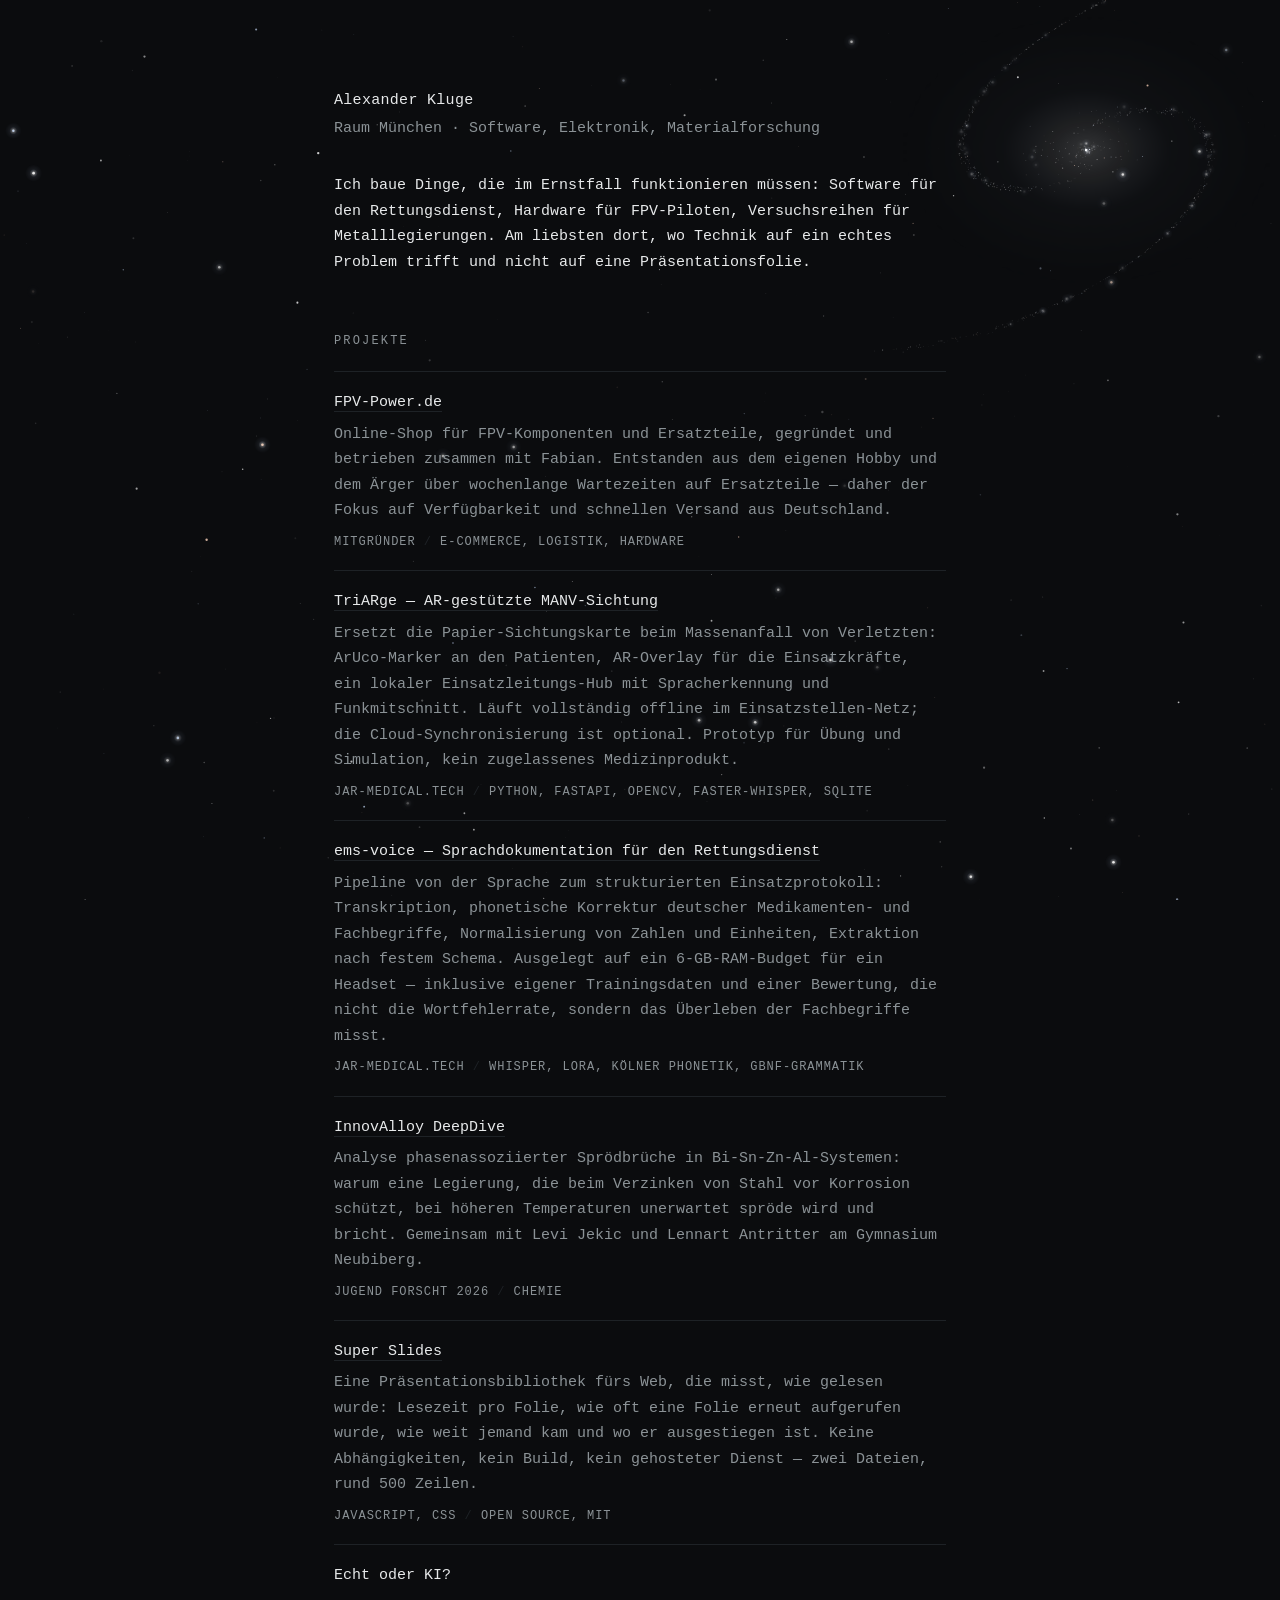
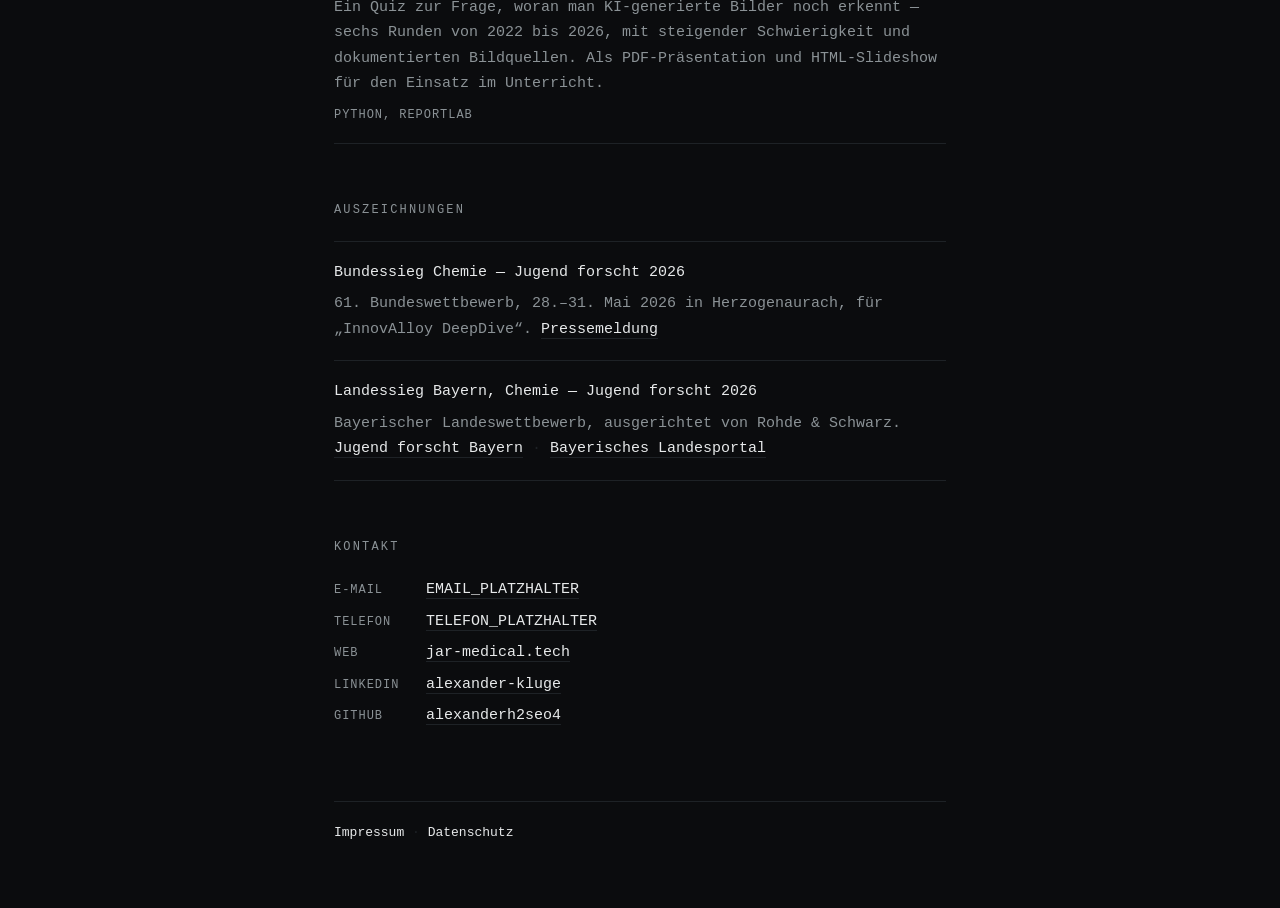
==== index.html @ 81efe854 "Sternenhimmel im Hintergrund: funkelnde Sterne und drehende Spiralgalaxie Canvas-Animation in stars." ====
<!doctype html>
<html lang="de">
<head>
<meta charset="utf-8">
<meta name="viewport" content="width=device-width, initial-scale=1">
<title>Alexander Kluge</title>
<meta name="description" content="Alexander Kluge — Projekte aus Rettungsdienst-Software, FPV und Materialforschung. Raum München.">
<meta name="author" content="Alexander Kluge">
<!-- Solange die Kontaktdaten noch Platzhalter sind: nicht indexieren.
     Diese eine Zeile löschen, sobald E-Mail, Telefon und Anschrift eingetragen sind. -->
<meta name="robots" content="noindex, follow">
<meta property="og:title" content="Alexander Kluge">
<meta property="og:description" content="Projekte aus Rettungsdienst-Software, FPV und Materialforschung.">
<meta property="og:type" content="website">
<link rel="stylesheet" href="style.css">
<link rel="icon" href="data:,">
</head>
<body>
<canvas id="sky" aria-hidden="true"></canvas>
<main class="wrap">

  <header>
    <h1>Alexander Kluge</h1>
    <p class="sub">Raum München &middot; Software, Elektronik, Materialforschung</p>
  </header>

  <div class="intro">
    <p>Ich baue Dinge, die im Ernstfall funktionieren müssen: Software für den
    Rettungsdienst, Hardware für FPV-Piloten, Versuchsreihen für Metalllegierungen.
    Am liebsten dort, wo Technik auf ein echtes Problem trifft und nicht auf
    eine Präsentationsfolie.</p>
  </div>

  <section>
    <h2>Projekte</h2>

    <div class="item">
      <h3><a href="https://fpv-power.de">FPV-Power.de</a></h3>
      <p>Online-Shop für FPV-Komponenten und Ersatzteile, gegründet und betrieben
      zusammen mit Fabian. Entstanden aus dem eigenen Hobby und dem Ärger über
      wochenlange Wartezeiten auf Ersatzteile — daher der Fokus auf Verfügbarkeit
      und schnellen Versand aus Deutschland.</p>
      <span class="meta">Mitgründer <span class="dot">/</span> E-Commerce, Logistik, Hardware</span>
    </div>

    <div class="item">
      <h3><a href="https://jar-medical.tech">TriARge — AR-gestützte MANV-Sichtung</a></h3>
      <p>Ersetzt die Papier-Sichtungskarte beim Massenanfall von Verletzten:
      ArUco-Marker an den Patienten, AR-Overlay für die Einsatzkräfte, ein lokaler
      Einsatzleitungs-Hub mit Spracherkennung und Funkmitschnitt. Läuft vollständig
      offline im Einsatzstellen-Netz; die Cloud-Synchronisierung ist optional.
      Prototyp für Übung und Simulation, kein zugelassenes Medizinprodukt.</p>
      <span class="meta">jar-medical.tech <span class="dot">/</span> Python, FastAPI, OpenCV, faster-whisper, SQLite</span>
    </div>

    <div class="item">
      <h3><a href="https://jar-medical.tech">ems-voice — Sprachdokumentation für den Rettungsdienst</a></h3>
      <p>Pipeline von der Sprache zum strukturierten Einsatzprotokoll: Transkription,
      phonetische Korrektur deutscher Medikamenten- und Fachbegriffe, Normalisierung
      von Zahlen und Einheiten, Extraktion nach festem Schema. Ausgelegt auf ein
      6-GB-RAM-Budget für ein Headset — inklusive eigener Trainingsdaten und einer
      Bewertung, die nicht die Wortfehlerrate, sondern das Überleben der Fachbegriffe
      misst.</p>
      <span class="meta">jar-medical.tech <span class="dot">/</span> Whisper, LoRA, Kölner Phonetik, GBNF-Grammatik</span>
    </div>

    <div class="item">
      <h3><a href="https://www.km.bayern.de/meldung/sensationeller-erfolg-bayerischer-schuelerinnen-und-schueler-beim-bundesfinale-von-jugend-forscht">InnovAlloy DeepDive</a></h3>
      <p>Analyse phasenassoziierter Sprödbrüche in Bi-Sn-Zn-Al-Systemen: warum eine
      Legierung, die beim Verzinken von Stahl vor Korrosion schützt, bei höheren
      Temperaturen unerwartet spröde wird und bricht. Gemeinsam mit Levi Jekic und
      Lennart Antritter am Gymnasium Neubiberg.</p>
      <span class="meta">Jugend forscht 2026 <span class="dot">/</span> Chemie</span>
    </div>

    <div class="item">
      <h3><a href="https://github.com/alexanderh2seo4/SuperSlides-">Super Slides</a></h3>
      <p>Eine Präsentationsbibliothek fürs Web, die misst, wie gelesen wurde:
      Lesezeit pro Folie, wie oft eine Folie erneut aufgerufen wurde, wie weit
      jemand kam und wo er ausgestiegen ist. Keine Abhängigkeiten, kein Build,
      kein gehosteter Dienst — zwei Dateien, rund 500 Zeilen.</p>
      <span class="meta">JavaScript, CSS <span class="dot">/</span> Open Source, MIT</span>
    </div>

    <div class="item">
      <h3>Echt oder KI?</h3>
      <p>Ein Quiz zur Frage, woran man KI-generierte Bilder noch erkennt — sechs
      Runden von 2022 bis 2026, mit steigender Schwierigkeit und dokumentierten
      Bildquellen. Als PDF-Präsentation und HTML-Slideshow für den Einsatz im
      Unterricht.</p>
      <span class="meta">Python, ReportLab</span>
    </div>
  </section>

  <section>
    <h2>Auszeichnungen</h2>

    <div class="item">
      <h3>Bundessieg Chemie — Jugend forscht 2026</h3>
      <p>61. Bundeswettbewerb, 28.–31. Mai 2026 in Herzogenaurach, für
      „InnovAlloy DeepDive“.
      <a href="https://www.km.bayern.de/meldung/sensationeller-erfolg-bayerischer-schuelerinnen-und-schueler-beim-bundesfinale-von-jugend-forscht">Pressemeldung</a></p>
    </div>

    <div class="item">
      <h3>Landessieg Bayern, Chemie — Jugend forscht 2026</h3>
      <p>Bayerischer Landeswettbewerb, ausgerichtet von Rohde &amp; Schwarz.
      <a href="https://www.jugend-forscht-bayern.de/aktuelles-allgemeines/detail/jugend-forscht-erfolgreich-mit-algen-galaxien-und-seilbahn/">Jugend forscht Bayern</a>
      <span class="dot">·</span>
      <a href="https://www.bayern.de/wissenschaft-mit-wow-effekt-schuelerinnen-und-schueler-beeindrucken-beim-landesfinale-von-jugend-forscht/">Bayerisches Landesportal</a></p>
    </div>
  </section>

  <section>
    <h2>Kontakt</h2>
    <dl class="contact">
      <dt>E-Mail</dt>
      <dd><a href="mailto:EMAIL_PLATZHALTER">EMAIL_PLATZHALTER</a></dd>
      <dt>Telefon</dt>
      <dd><a href="tel:TELEFON_E164_PLATZHALTER">TELEFON_PLATZHALTER</a></dd>
      <dt>Web</dt>
      <dd><a href="https://jar-medical.tech">jar-medical.tech</a></dd>
      <dt>LinkedIn</dt>
      <dd><a href="https://de.linkedin.com/in/alexander-kluge-98a1a1306">alexander-kluge</a></dd>
      <dt>GitHub</dt>
      <dd><a href="https://github.com/alexanderh2seo4">alexanderh2seo4</a></dd>
    </dl>
  </section>

  <footer>
    <a href="impressum.html">Impressum</a>
    <span class="dot">·</span>
    <a href="datenschutz.html">Datenschutz</a>
  </footer>

</main>
<script src="stars.js"></script>
</body>
</html>
---- style.css ----
/* Alexander Kluge — persönliche Seite. Statisch, keine externen Ressourcen.
   Einziges Skript: stars.js für den Sternenhimmel im Hintergrund. */

:root {
  --bg: #0b0c0e;
  --fg: #e7e9ea;
  --muted: #8b9296;
  --line: #1e2226;
  --accent: #66e0c0;
  --mono: ui-monospace, SFMono-Regular, "SF Mono", Menlo, Consolas, "Liberation Mono", monospace;
}

* { box-sizing: border-box; }

html { -webkit-text-size-adjust: 100%; }

body {
  margin: 0;
  background: var(--bg);
  color: var(--fg);
  font-family: var(--mono);
  font-size: 15px;
  line-height: 1.7;
  font-weight: 400;
}

#sky {
  position: fixed;
  inset: 0;
  width: 100%;
  height: 100%;
  z-index: 0;
  pointer-events: none;
}

.wrap {
  position: relative;
  z-index: 1;
  max-width: 660px;
  margin: 0 auto;
  padding: 88px 24px 64px;
}

a {
  color: var(--fg);
  text-decoration: none;
  border-bottom: 1px solid var(--line);
}

a:hover {
  color: var(--accent);
  border-bottom-color: var(--accent);
}

h1 {
  font-size: 15px;
  font-weight: 400;
  margin: 0;
  letter-spacing: 0.02em;
}

h1 + p.sub {
  margin: 2px 0 0;
  color: var(--muted);
}

h2 {
  font-size: 12px;
  font-weight: 400;
  text-transform: uppercase;
  letter-spacing: 0.18em;
  color: var(--muted);
  margin: 0 0 20px;
}

h3 {
  font-size: 15px;
  font-weight: 400;
  margin: 0;
}

p { margin: 0 0 16px; }

section { margin-top: 56px; }

.intro { margin-top: 32px; }

.intro p:last-child { margin-bottom: 0; }

.item {
  padding: 18px 0;
  border-top: 1px solid var(--line);
}

.item:last-child { border-bottom: 1px solid var(--line); }

.item p {
  margin: 6px 0 0;
  color: var(--muted);
}

.meta {
  display: block;
  color: var(--muted);
  font-size: 12px;
  letter-spacing: 0.08em;
  text-transform: uppercase;
  margin-top: 8px;
}

.dot { color: var(--line); }

dl.contact {
  margin: 0;
  display: grid;
  grid-template-columns: 92px 1fr;
  row-gap: 6px;
}

dl.contact dt {
  color: var(--muted);
  font-size: 12px;
  letter-spacing: 0.08em;
  text-transform: uppercase;
  padding-top: 3px;
}

dl.contact dd { margin: 0; }

footer {
  margin-top: 72px;
  padding-top: 20px;
  border-top: 1px solid var(--line);
  color: var(--muted);
  font-size: 13px;
}

footer a { border-bottom: none; }

.legal h2 { margin-top: 40px; }

.legal h2:first-of-type { margin-top: 0; }

.legal p, .legal li { color: var(--muted); }

.legal strong { color: var(--fg); font-weight: 400; }

.legal ul { padding-left: 18px; margin: 0 0 16px; }

.back { display: inline-block; margin-bottom: 40px; }

@media (max-width: 520px) {
  .wrap { padding: 56px 20px 48px; }
  dl.contact { grid-template-columns: 1fr; row-gap: 0; }
  dl.contact dd { margin-bottom: 12px; }
}
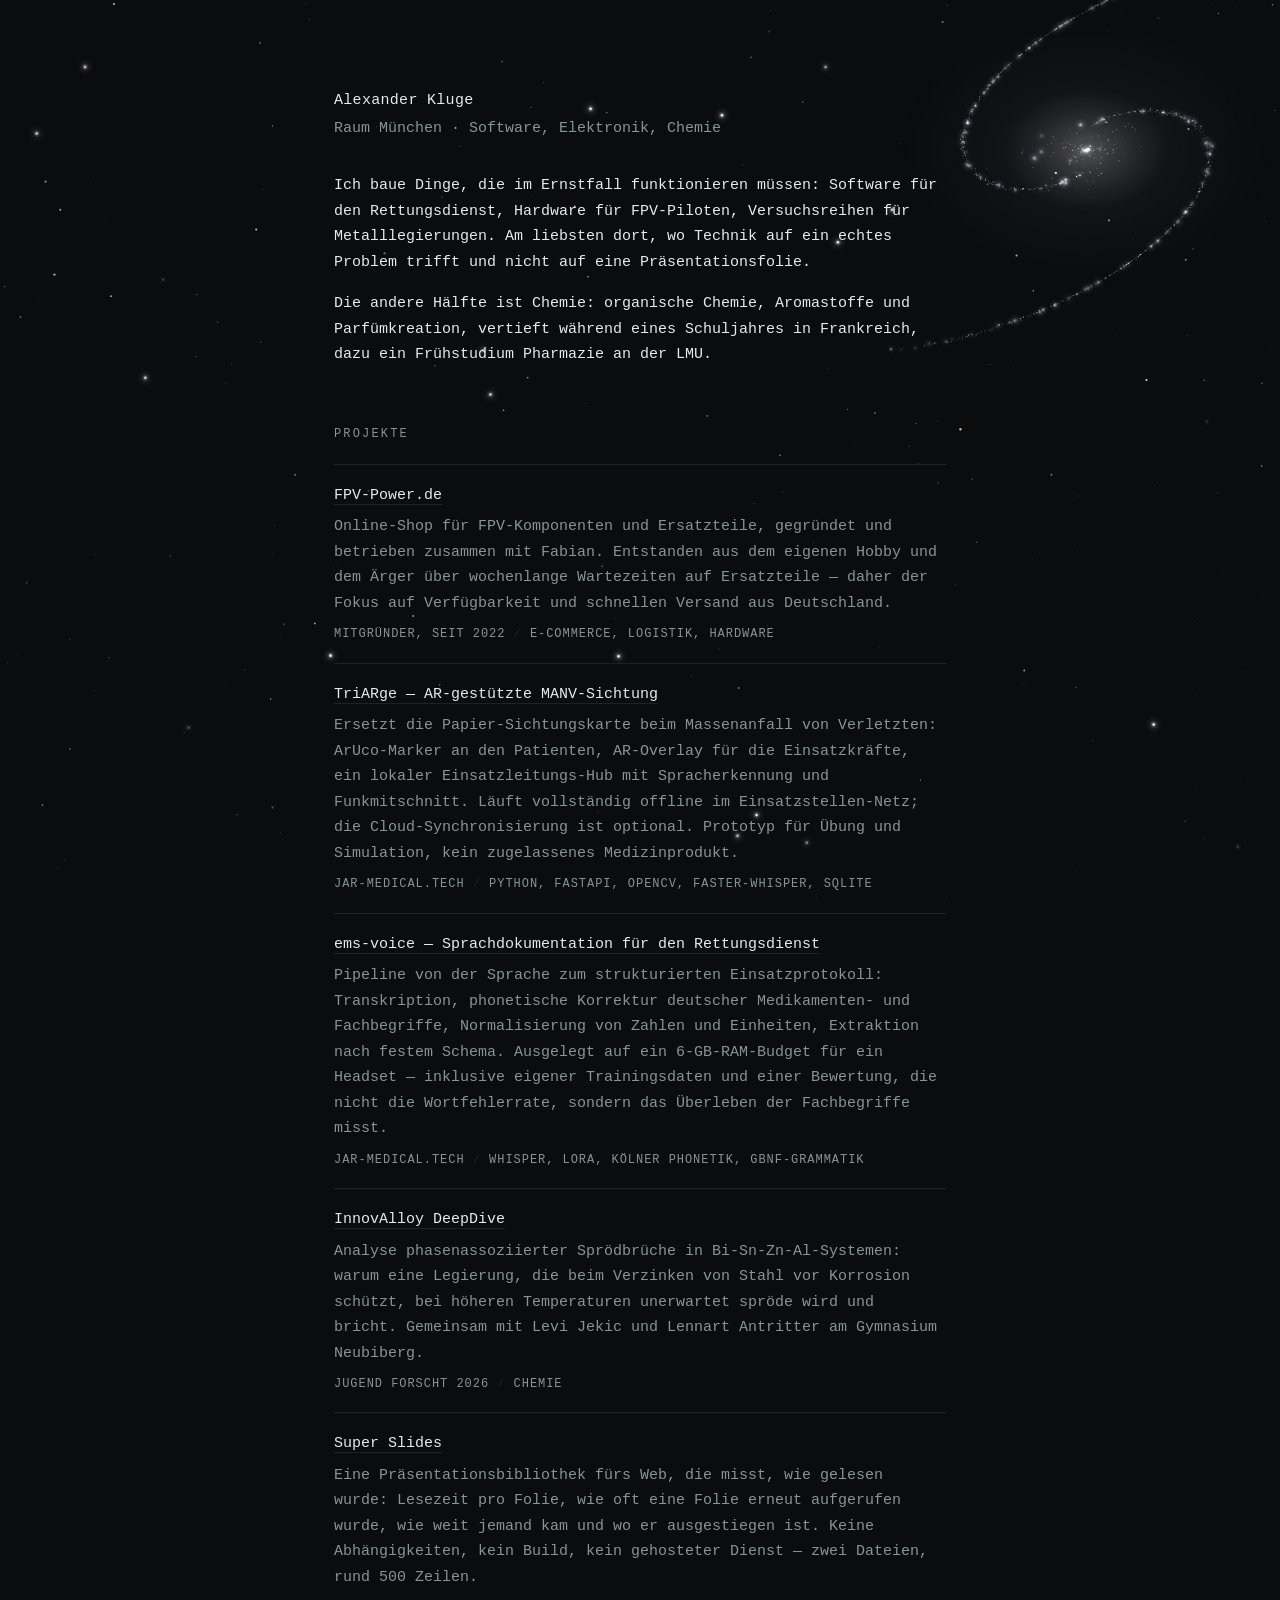
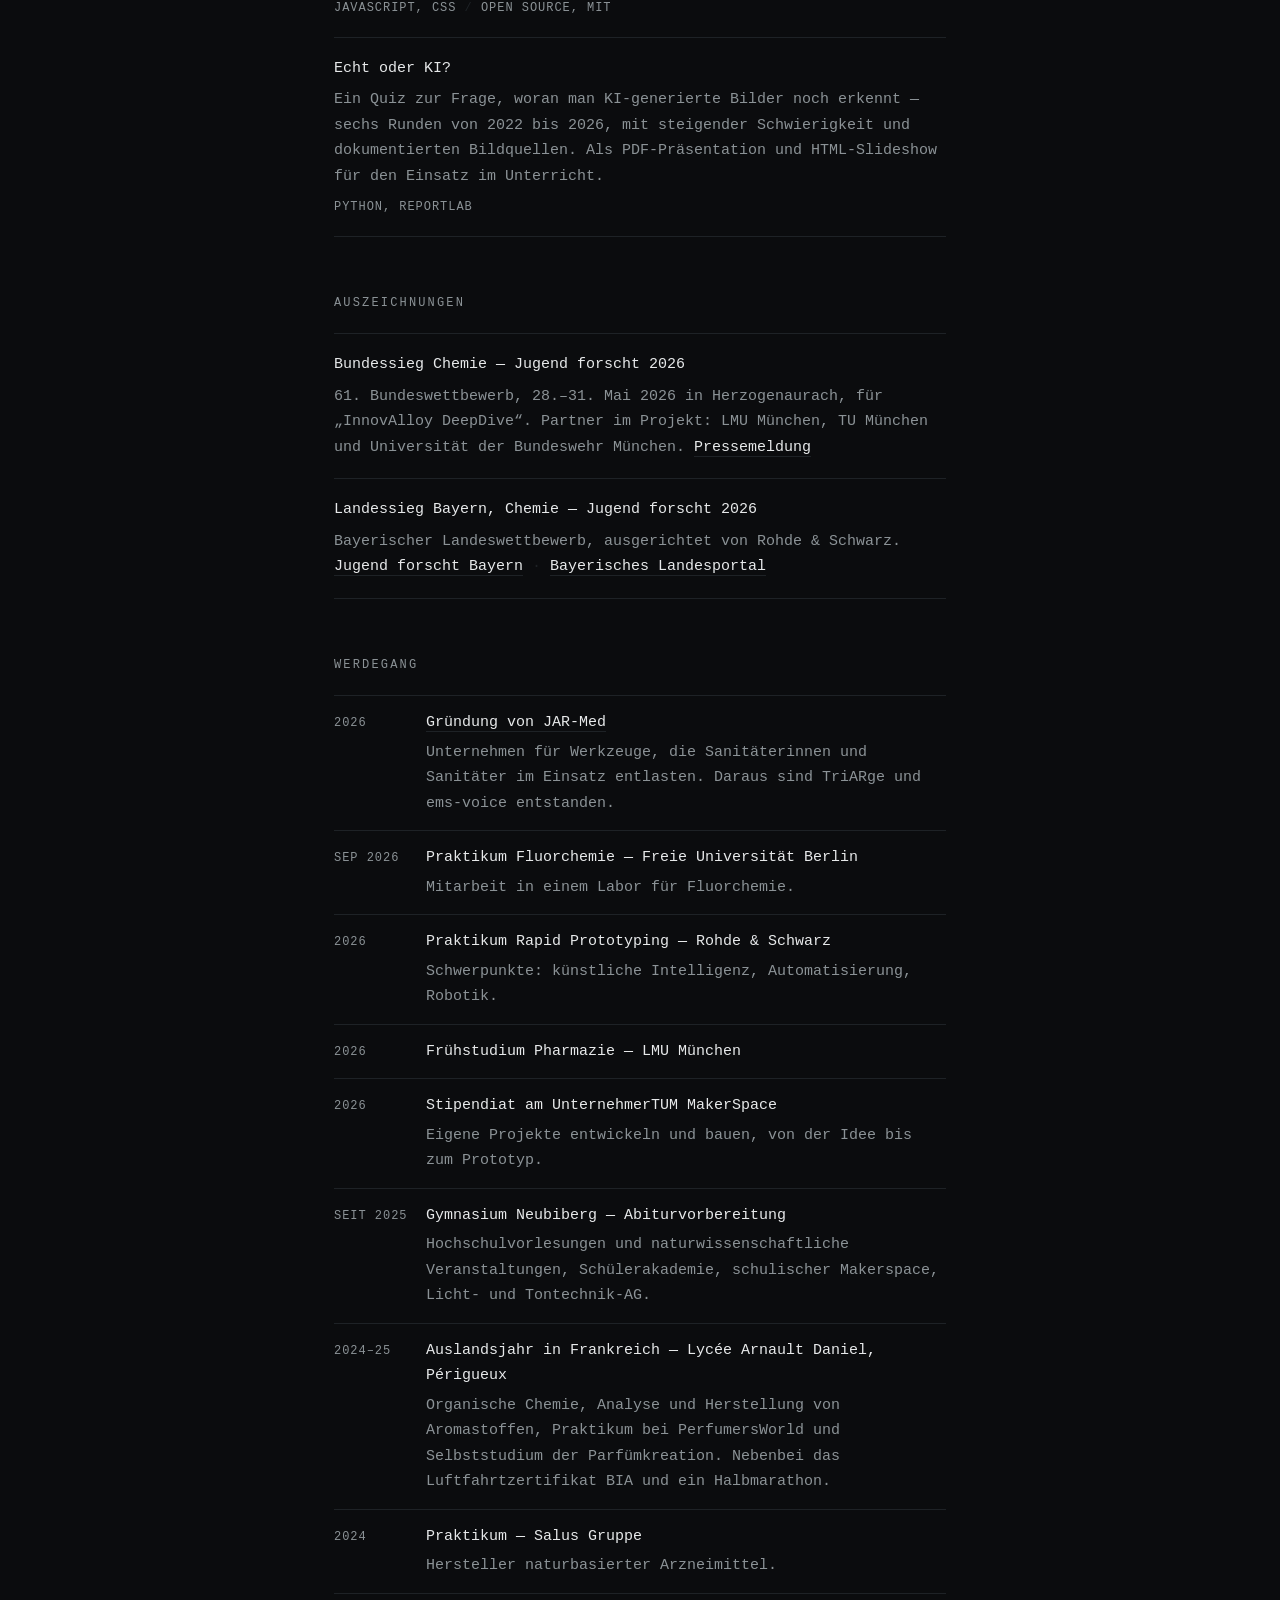
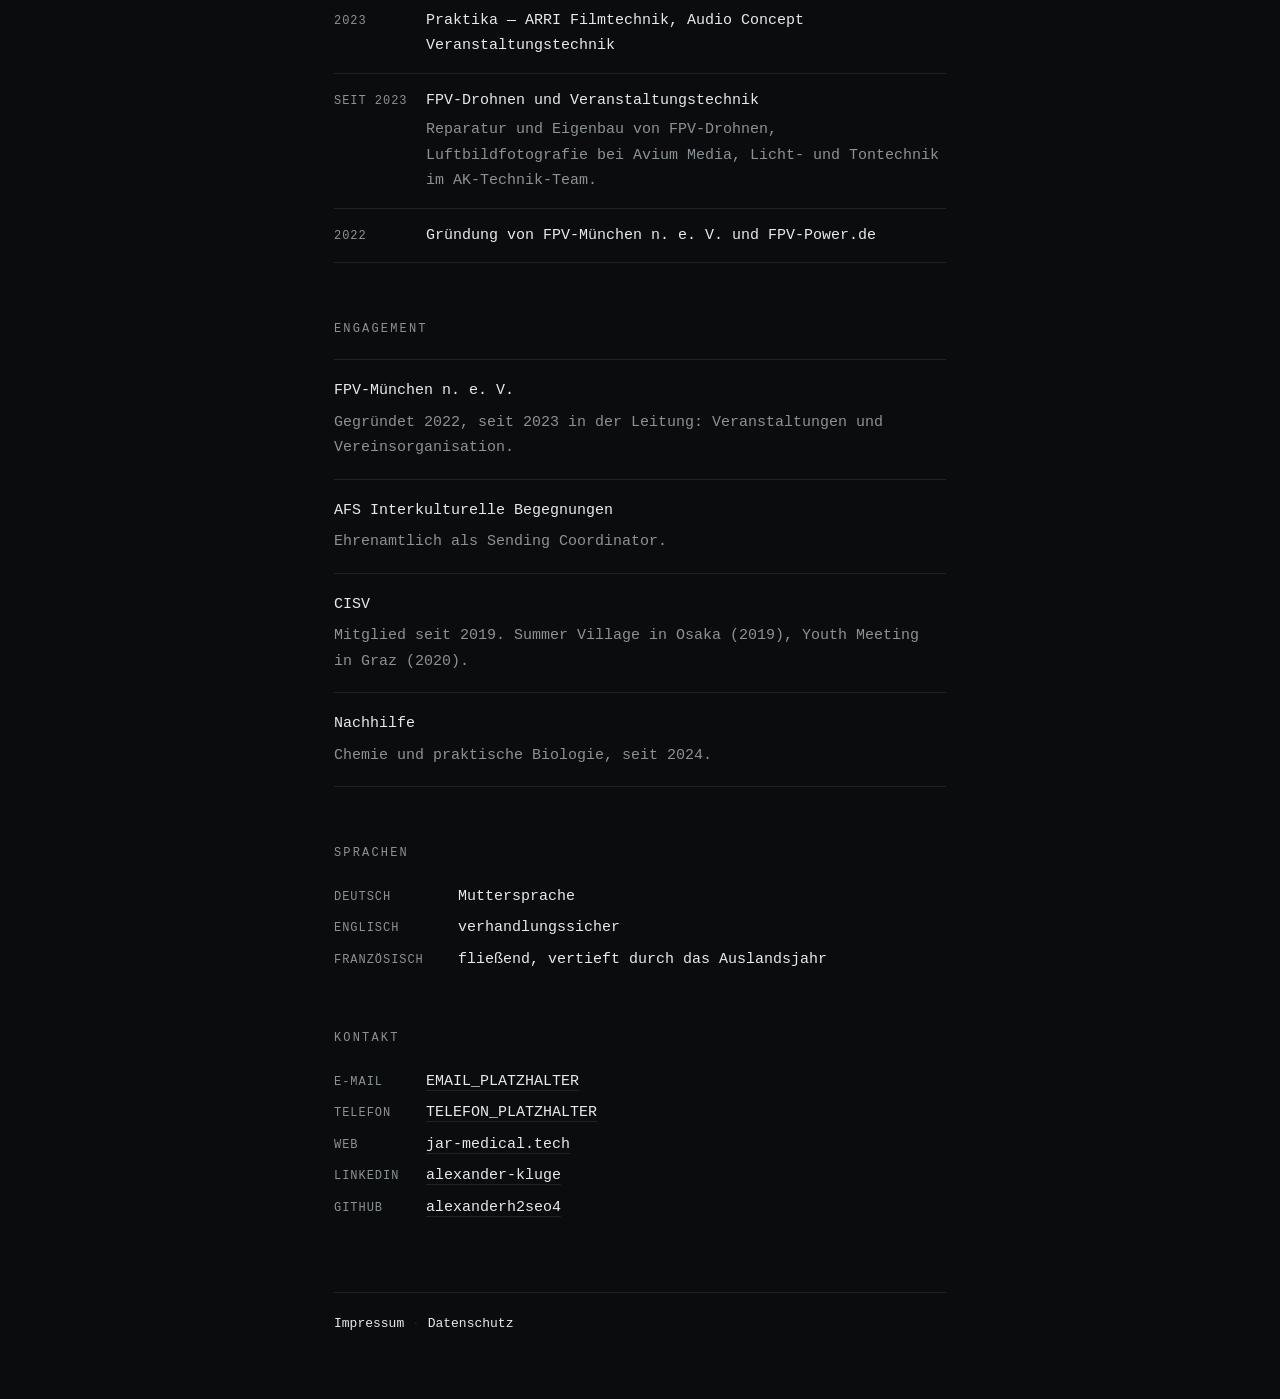
==== commit 6f3573e6: "Lebenslauf eingearbeitet: Werdegang, Engagement, Sprachen Co-Authored-By: Claude Opus 5.5 <noreply@a" ====
--- a/index.html
+++ b/index.html
@@ -4,13 +4,13 @@
 <meta charset="utf-8">
 <meta name="viewport" content="width=device-width, initial-scale=1">
 <title>Alexander Kluge</title>
-<meta name="description" content="Alexander Kluge — Projekte aus Rettungsdienst-Software, FPV und Materialforschung. Raum München.">
+<meta name="description" content="Alexander Kluge — Projekte aus Rettungsdienst-Software, FPV, Chemie und Materialforschung. Raum München.">
 <meta name="author" content="Alexander Kluge">
 <!-- Solange die Kontaktdaten noch Platzhalter sind: nicht indexieren.
      Diese eine Zeile löschen, sobald E-Mail, Telefon und Anschrift eingetragen sind. -->
 <meta name="robots" content="noindex, follow">
 <meta property="og:title" content="Alexander Kluge">
-<meta property="og:description" content="Projekte aus Rettungsdienst-Software, FPV und Materialforschung.">
+<meta property="og:description" content="Projekte aus Rettungsdienst-Software, FPV, Chemie und Materialforschung.">
 <meta property="og:type" content="website">
 <link rel="stylesheet" href="style.css">
 <link rel="icon" href="data:,">
@@ -21,7 +21,7 @@
 
   <header>
     <h1>Alexander Kluge</h1>
-    <p class="sub">Raum München &middot; Software, Elektronik, Materialforschung</p>
+    <p class="sub">Raum München &middot; Software, Elektronik, Chemie</p>
   </header>
 
   <div class="intro">
@@ -29,6 +29,9 @@
     Rettungsdienst, Hardware für FPV-Piloten, Versuchsreihen für Metalllegierungen.
     Am liebsten dort, wo Technik auf ein echtes Problem trifft und nicht auf
     eine Präsentationsfolie.</p>
+    <p>Die andere Hälfte ist Chemie: organische Chemie, Aromastoffe und
+    Parfümkreation, vertieft während eines Schuljahres in Frankreich, dazu
+    ein Frühstudium Pharmazie an der LMU.</p>
   </div>
 
   <section>
@@ -40,7 +43,7 @@
       zusammen mit Fabian. Entstanden aus dem eigenen Hobby und dem Ärger über
       wochenlange Wartezeiten auf Ersatzteile — daher der Fokus auf Verfügbarkeit
       und schnellen Versand aus Deutschland.</p>
-      <span class="meta">Mitgründer <span class="dot">/</span> E-Commerce, Logistik, Hardware</span>
+      <span class="meta">Mitgründer, seit 2022 <span class="dot">/</span> E-Commerce, Logistik, Hardware</span>
     </div>
 
     <div class="item">
@@ -98,7 +101,8 @@
     <div class="item">
       <h3>Bundessieg Chemie — Jugend forscht 2026</h3>
       <p>61. Bundeswettbewerb, 28.–31. Mai 2026 in Herzogenaurach, für
-      „InnovAlloy DeepDive“.
+      „InnovAlloy DeepDive“. Partner im Projekt: LMU München, TU München und
+      Universität der Bundeswehr München.
       <a href="https://www.km.bayern.de/meldung/sensationeller-erfolg-bayerischer-schuelerinnen-und-schueler-beim-bundesfinale-von-jugend-forscht">Pressemeldung</a></p>
     </div>
 
@@ -109,6 +113,138 @@
       <span class="dot">·</span>
       <a href="https://www.bayern.de/wissenschaft-mit-wow-effekt-schuelerinnen-und-schueler-beeindrucken-beim-landesfinale-von-jugend-forscht/">Bayerisches Landesportal</a></p>
     </div>
+  </section>
+
+  <section>
+    <h2>Werdegang</h2>
+
+    <div class="cv">
+      <span class="when">2026</span>
+      <div>
+        <h3><a href="https://jar-medical.tech">Gründung von JAR-Med</a></h3>
+        <p>Unternehmen für Werkzeuge, die Sanitäterinnen und Sanitäter im Einsatz
+        entlasten. Daraus sind TriARge und ems-voice entstanden.</p>
+      </div>
+    </div>
+
+    <div class="cv">
+      <span class="when">Sep 2026</span>
+      <div>
+        <h3>Praktikum Fluorchemie — Freie Universität Berlin</h3>
+        <p>Mitarbeit in einem Labor für Fluorchemie.</p>
+      </div>
+    </div>
+
+    <div class="cv">
+      <span class="when">2026</span>
+      <div>
+        <h3>Praktikum Rapid Prototyping — Rohde &amp; Schwarz</h3>
+        <p>Schwerpunkte: künstliche Intelligenz, Automatisierung, Robotik.</p>
+      </div>
+    </div>
+
+    <div class="cv">
+      <span class="when">2026</span>
+      <div>
+        <h3>Frühstudium Pharmazie — LMU München</h3>
+      </div>
+    </div>
+
+    <div class="cv">
+      <span class="when">2026</span>
+      <div>
+        <h3>Stipendiat am UnternehmerTUM MakerSpace</h3>
+        <p>Eigene Projekte entwickeln und bauen, von der Idee bis zum Prototyp.</p>
+      </div>
+    </div>
+
+    <div class="cv">
+      <span class="when">seit 2025</span>
+      <div>
+        <h3>Gymnasium Neubiberg — Abiturvorbereitung</h3>
+        <p>Hochschulvorlesungen und naturwissenschaftliche Veranstaltungen,
+        Schülerakademie, schulischer Makerspace, Licht- und Tontechnik-AG.</p>
+      </div>
+    </div>
+
+    <div class="cv">
+      <span class="when">2024–25</span>
+      <div>
+        <h3>Auslandsjahr in Frankreich — Lycée Arnault Daniel, Périgueux</h3>
+        <p>Organische Chemie, Analyse und Herstellung von Aromastoffen, Praktikum
+        bei PerfumersWorld und Selbststudium der Parfümkreation. Nebenbei das
+        Luftfahrtzertifikat BIA und ein Halbmarathon.</p>
+      </div>
+    </div>
+
+    <div class="cv">
+      <span class="when">2024</span>
+      <div>
+        <h3>Praktikum — Salus Gruppe</h3>
+        <p>Hersteller naturbasierter Arzneimittel.</p>
+      </div>
+    </div>
+
+    <div class="cv">
+      <span class="when">2023</span>
+      <div>
+        <h3>Praktika — ARRI Filmtechnik, Audio Concept Veranstaltungstechnik</h3>
+      </div>
+    </div>
+
+    <div class="cv">
+      <span class="when">seit 2023</span>
+      <div>
+        <h3>FPV-Drohnen und Veranstaltungstechnik</h3>
+        <p>Reparatur und Eigenbau von FPV-Drohnen, Luftbildfotografie bei
+        Avium Media, Licht- und Tontechnik im AK-Technik-Team.</p>
+      </div>
+    </div>
+
+    <div class="cv">
+      <span class="when">2022</span>
+      <div>
+        <h3>Gründung von FPV-München n. e. V. und FPV-Power.de</h3>
+      </div>
+    </div>
+  </section>
+
+  <section>
+    <h2>Engagement</h2>
+
+    <div class="item">
+      <h3>FPV-München n. e. V.</h3>
+      <p>Gegründet 2022, seit 2023 in der Leitung: Veranstaltungen und
+      Vereinsorganisation.</p>
+    </div>
+
+    <div class="item">
+      <h3>AFS Interkulturelle Begegnungen</h3>
+      <p>Ehrenamtlich als Sending Coordinator.</p>
+    </div>
+
+    <div class="item">
+      <h3>CISV</h3>
+      <p>Mitglied seit 2019. Summer Village in Osaka (2019), Youth Meeting in
+      Graz (2020).</p>
+    </div>
+
+    <div class="item">
+      <h3>Nachhilfe</h3>
+      <p>Chemie und praktische Biologie, seit 2024.</p>
+    </div>
+  </section>
+
+  <section>
+    <h2>Sprachen</h2>
+    <dl class="contact lang">
+      <dt>Deutsch</dt>
+      <dd>Muttersprache</dd>
+      <dt>Englisch</dt>
+      <dd>verhandlungssicher</dd>
+      <dt>Französisch</dt>
+      <dd>fließend, vertieft durch das Auslandsjahr</dd>
+    </dl>
   </section>
 
   <section>
--- a/style.css
+++ b/style.css
@@ -110,6 +110,29 @@
 
 .dot { color: var(--line); }
 
+.cv {
+  display: grid;
+  grid-template-columns: 92px 1fr;
+  column-gap: 0;
+  padding: 14px 0;
+  border-top: 1px solid var(--line);
+}
+
+.cv:last-child { border-bottom: 1px solid var(--line); }
+
+.cv .when {
+  color: var(--muted);
+  font-size: 12px;
+  letter-spacing: 0.08em;
+  text-transform: uppercase;
+  padding-top: 3px;
+}
+
+.cv p {
+  margin: 4px 0 0;
+  color: var(--muted);
+}
+
 dl.contact {
   margin: 0;
   display: grid;
@@ -126,6 +149,8 @@
 }
 
 dl.contact dd { margin: 0; }
+
+dl.contact.lang { grid-template-columns: 124px 1fr; }
 
 footer {
   margin-top: 72px;
@@ -153,4 +178,5 @@
   .wrap { padding: 56px 20px 48px; }
   dl.contact { grid-template-columns: 1fr; row-gap: 0; }
   dl.contact dd { margin-bottom: 12px; }
+  .cv { grid-template-columns: 1fr; }
 }
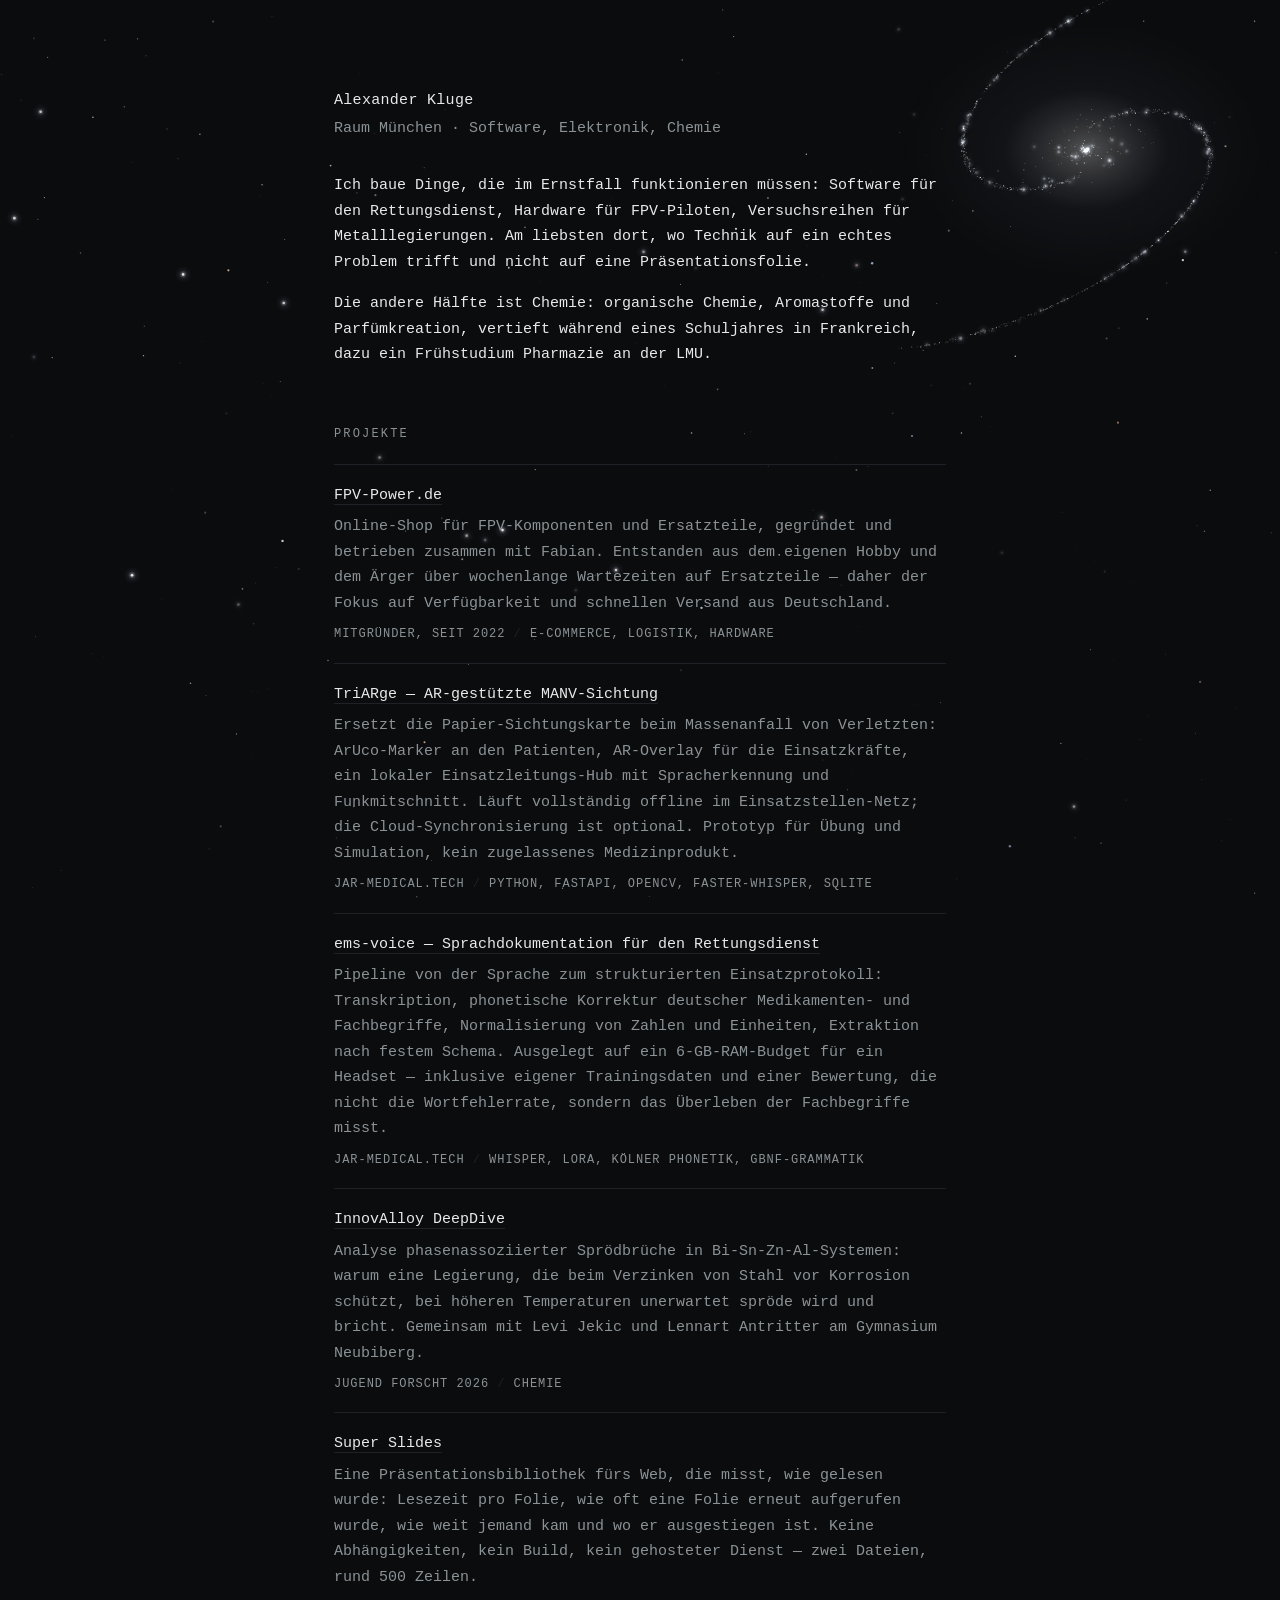
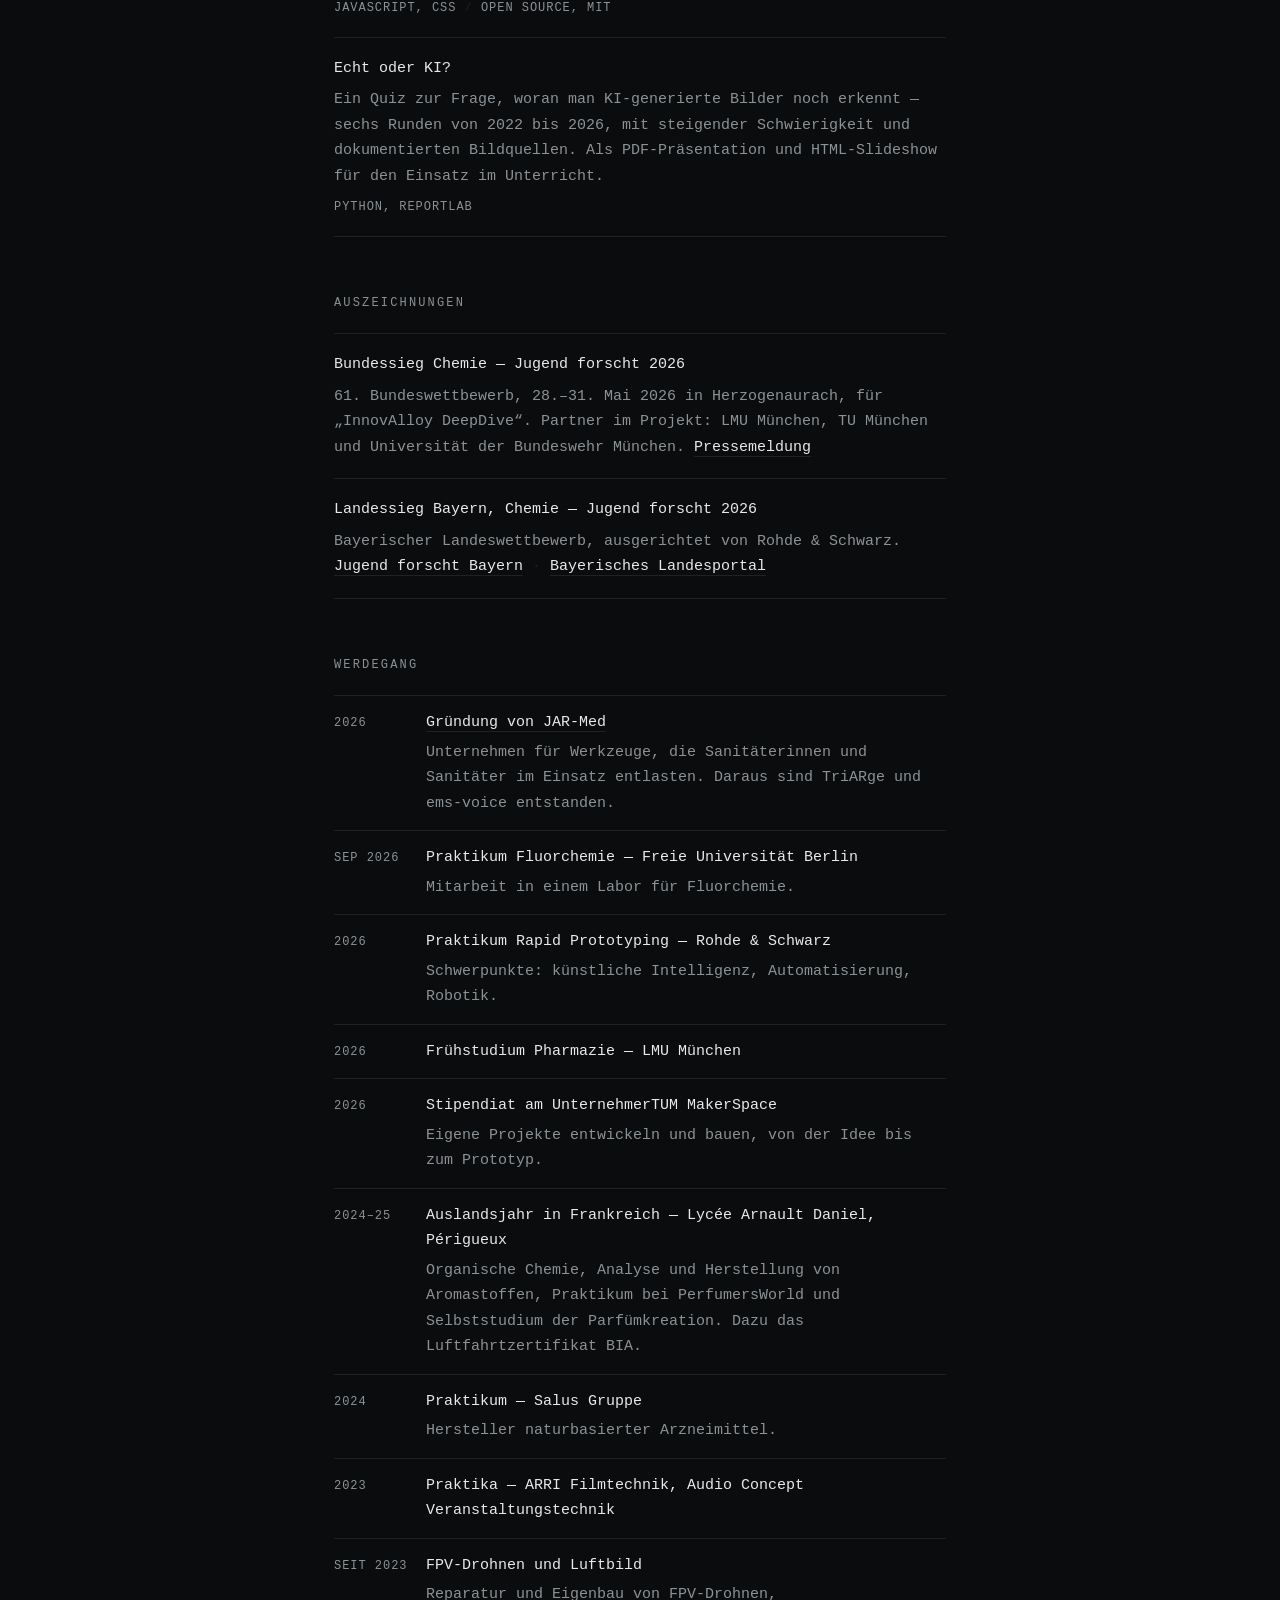
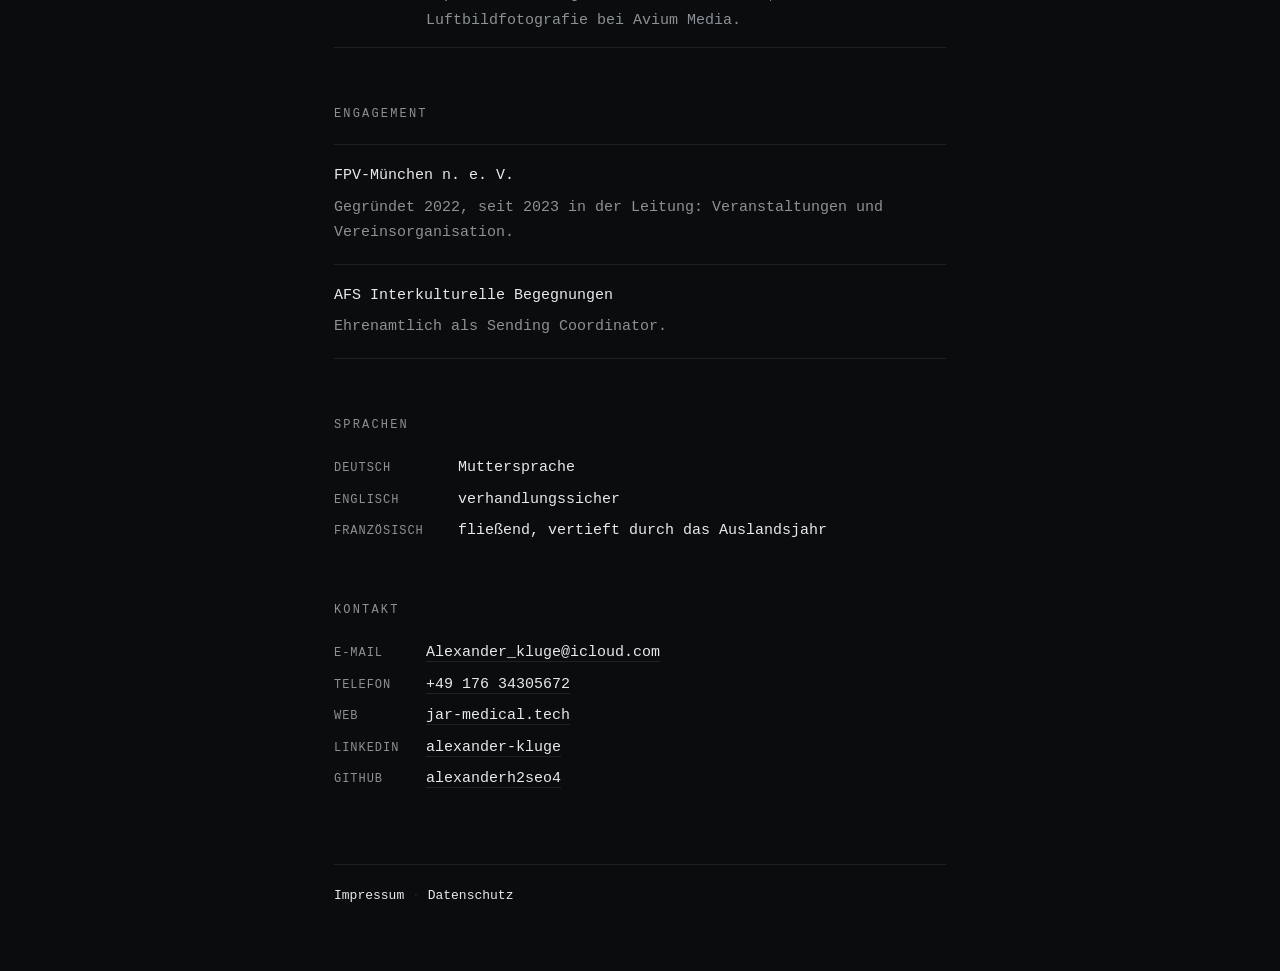
==== commit fa48d1c6: "Kontaktdaten eintragen, Nebensachen streichen, Indexierung erlauben E-Mail, Telefon und Hoster einge" ====
--- a/index.html
+++ b/index.html
@@ -6,9 +6,6 @@
 <title>Alexander Kluge</title>
 <meta name="description" content="Alexander Kluge — Projekte aus Rettungsdienst-Software, FPV, Chemie und Materialforschung. Raum München.">
 <meta name="author" content="Alexander Kluge">
-<!-- Solange die Kontaktdaten noch Platzhalter sind: nicht indexieren.
-     Diese eine Zeile löschen, sobald E-Mail, Telefon und Anschrift eingetragen sind. -->
-<meta name="robots" content="noindex, follow">
 <meta property="og:title" content="Alexander Kluge">
 <meta property="og:description" content="Projekte aus Rettungsdienst-Software, FPV, Chemie und Materialforschung.">
 <meta property="og:type" content="website">
@@ -159,21 +156,12 @@
     </div>
 
     <div class="cv">
-      <span class="when">seit 2025</span>
-      <div>
-        <h3>Gymnasium Neubiberg — Abiturvorbereitung</h3>
-        <p>Hochschulvorlesungen und naturwissenschaftliche Veranstaltungen,
-        Schülerakademie, schulischer Makerspace, Licht- und Tontechnik-AG.</p>
-      </div>
-    </div>
-
-    <div class="cv">
       <span class="when">2024–25</span>
       <div>
         <h3>Auslandsjahr in Frankreich — Lycée Arnault Daniel, Périgueux</h3>
         <p>Organische Chemie, Analyse und Herstellung von Aromastoffen, Praktikum
-        bei PerfumersWorld und Selbststudium der Parfümkreation. Nebenbei das
-        Luftfahrtzertifikat BIA und ein Halbmarathon.</p>
+        bei PerfumersWorld und Selbststudium der Parfümkreation. Dazu das
+        Luftfahrtzertifikat BIA.</p>
       </div>
     </div>
 
@@ -195,16 +183,9 @@
     <div class="cv">
       <span class="when">seit 2023</span>
       <div>
-        <h3>FPV-Drohnen und Veranstaltungstechnik</h3>
+        <h3>FPV-Drohnen und Luftbild</h3>
         <p>Reparatur und Eigenbau von FPV-Drohnen, Luftbildfotografie bei
-        Avium Media, Licht- und Tontechnik im AK-Technik-Team.</p>
-      </div>
-    </div>
-
-    <div class="cv">
-      <span class="when">2022</span>
-      <div>
-        <h3>Gründung von FPV-München n. e. V. und FPV-Power.de</h3>
+        Avium Media.</p>
       </div>
     </div>
   </section>
@@ -221,17 +202,6 @@
     <div class="item">
       <h3>AFS Interkulturelle Begegnungen</h3>
       <p>Ehrenamtlich als Sending Coordinator.</p>
-    </div>
-
-    <div class="item">
-      <h3>CISV</h3>
-      <p>Mitglied seit 2019. Summer Village in Osaka (2019), Youth Meeting in
-      Graz (2020).</p>
-    </div>
-
-    <div class="item">
-      <h3>Nachhilfe</h3>
-      <p>Chemie und praktische Biologie, seit 2024.</p>
     </div>
   </section>
 
@@ -251,9 +221,9 @@
     <h2>Kontakt</h2>
     <dl class="contact">
       <dt>E-Mail</dt>
-      <dd><a href="mailto:EMAIL_PLATZHALTER">EMAIL_PLATZHALTER</a></dd>
+      <dd><a href="mailto:Alexander_kluge@icloud.com">Alexander_kluge@icloud.com</a></dd>
       <dt>Telefon</dt>
-      <dd><a href="tel:TELEFON_E164_PLATZHALTER">TELEFON_PLATZHALTER</a></dd>
+      <dd><a href="tel:+4917634305672">+49 176 34305672</a></dd>
       <dt>Web</dt>
       <dd><a href="https://jar-medical.tech">jar-medical.tech</a></dd>
       <dt>LinkedIn</dt>
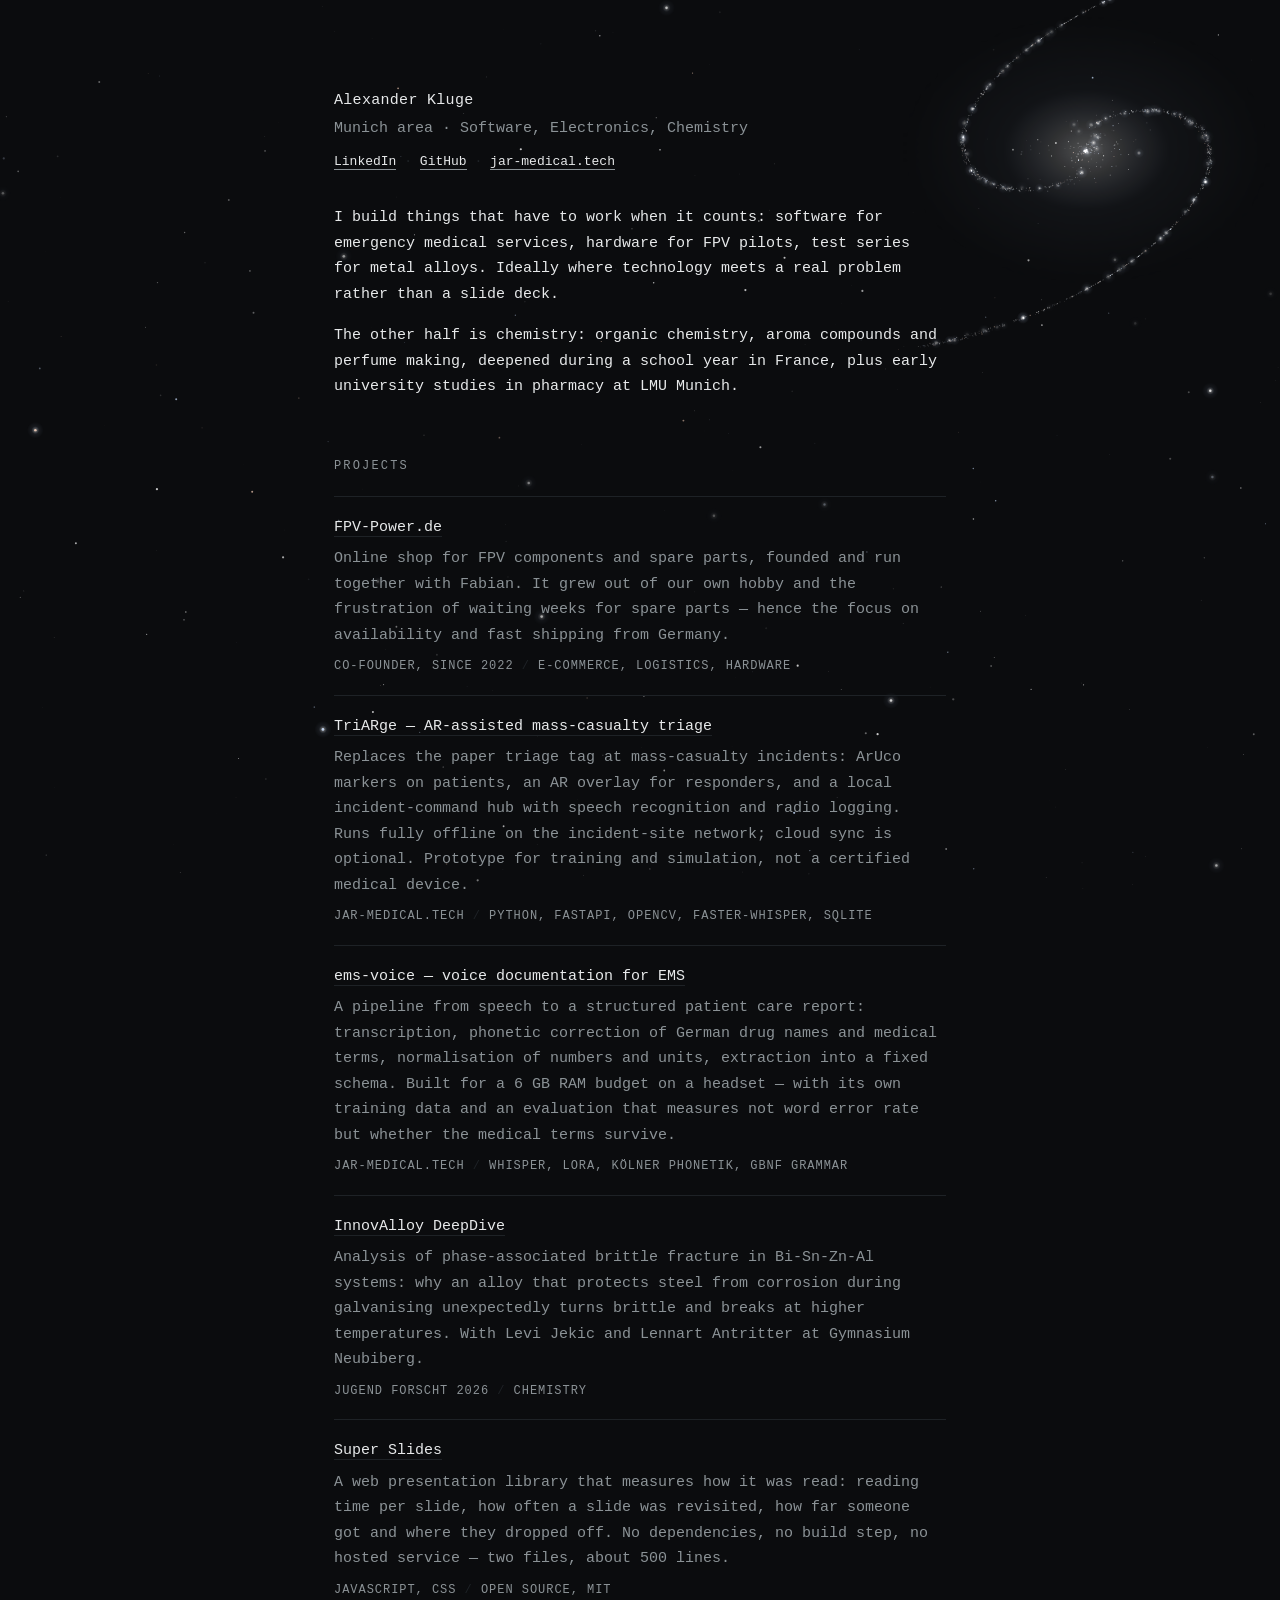
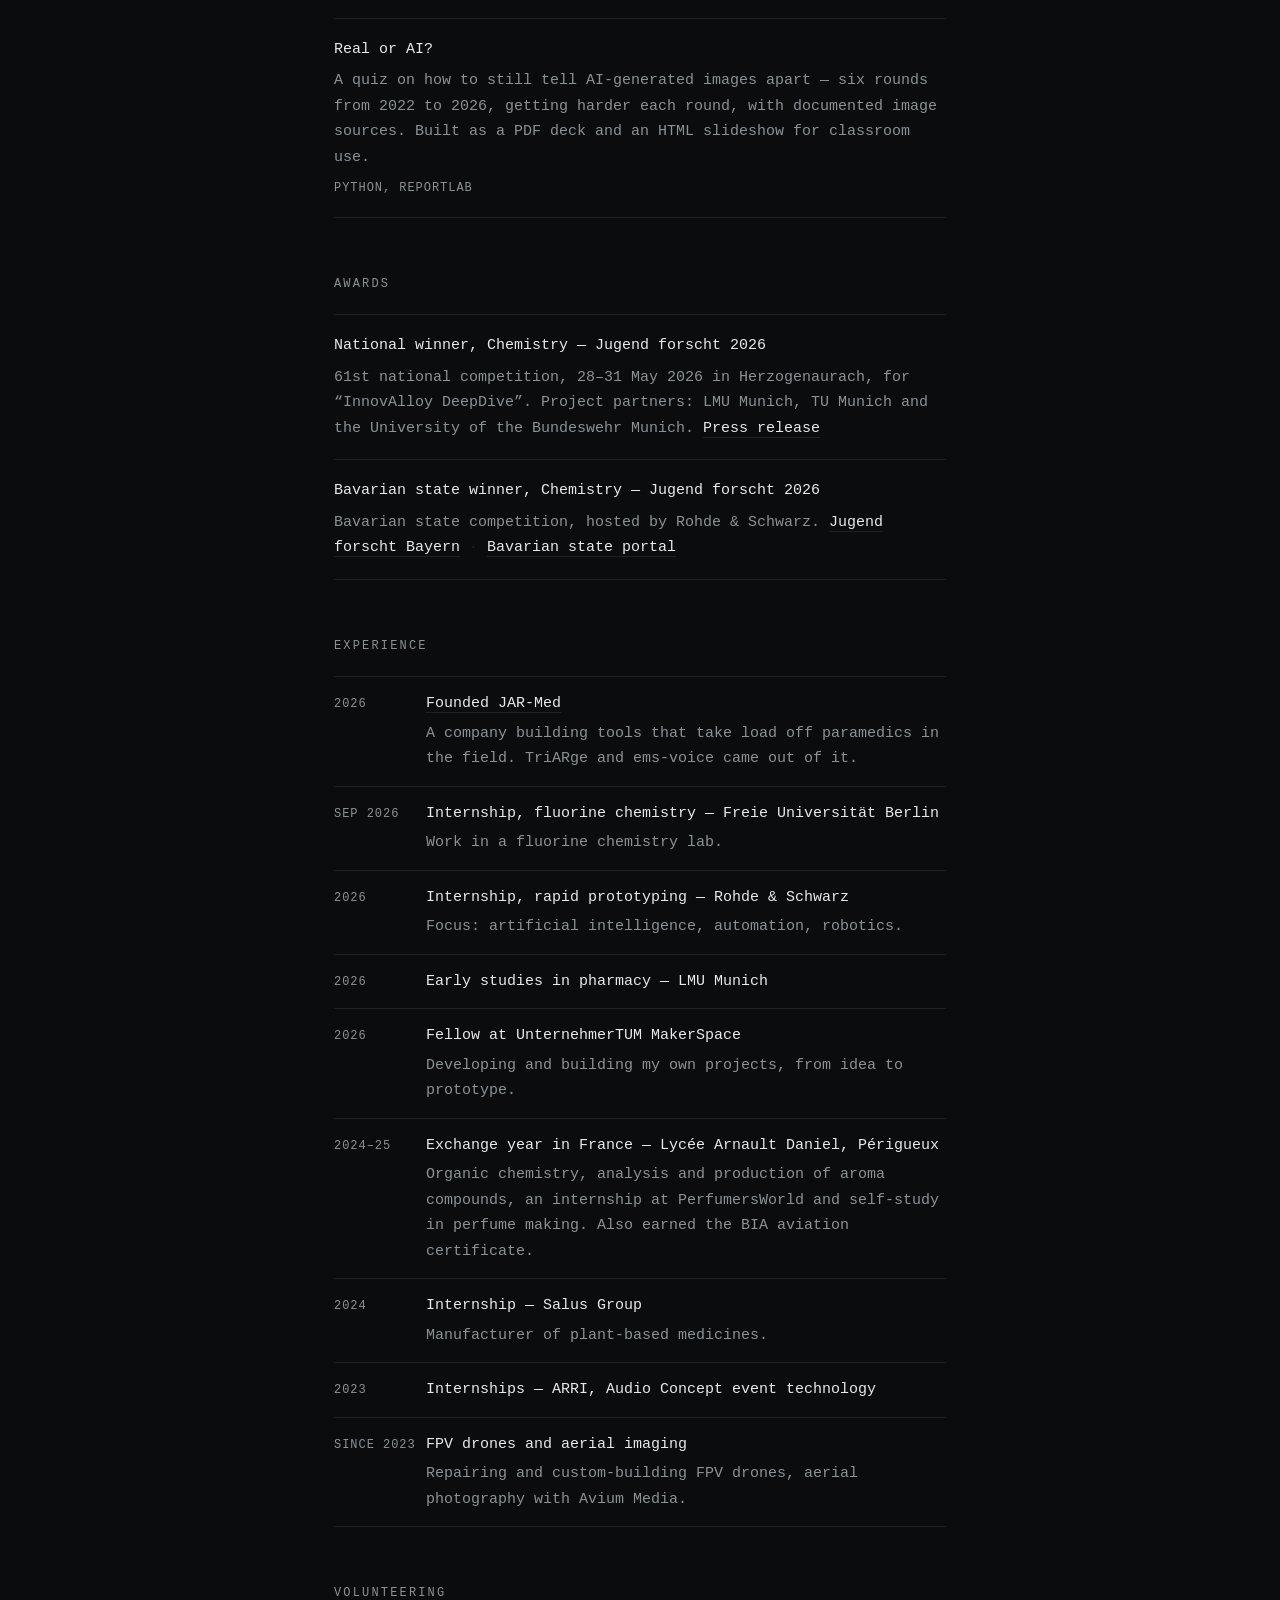
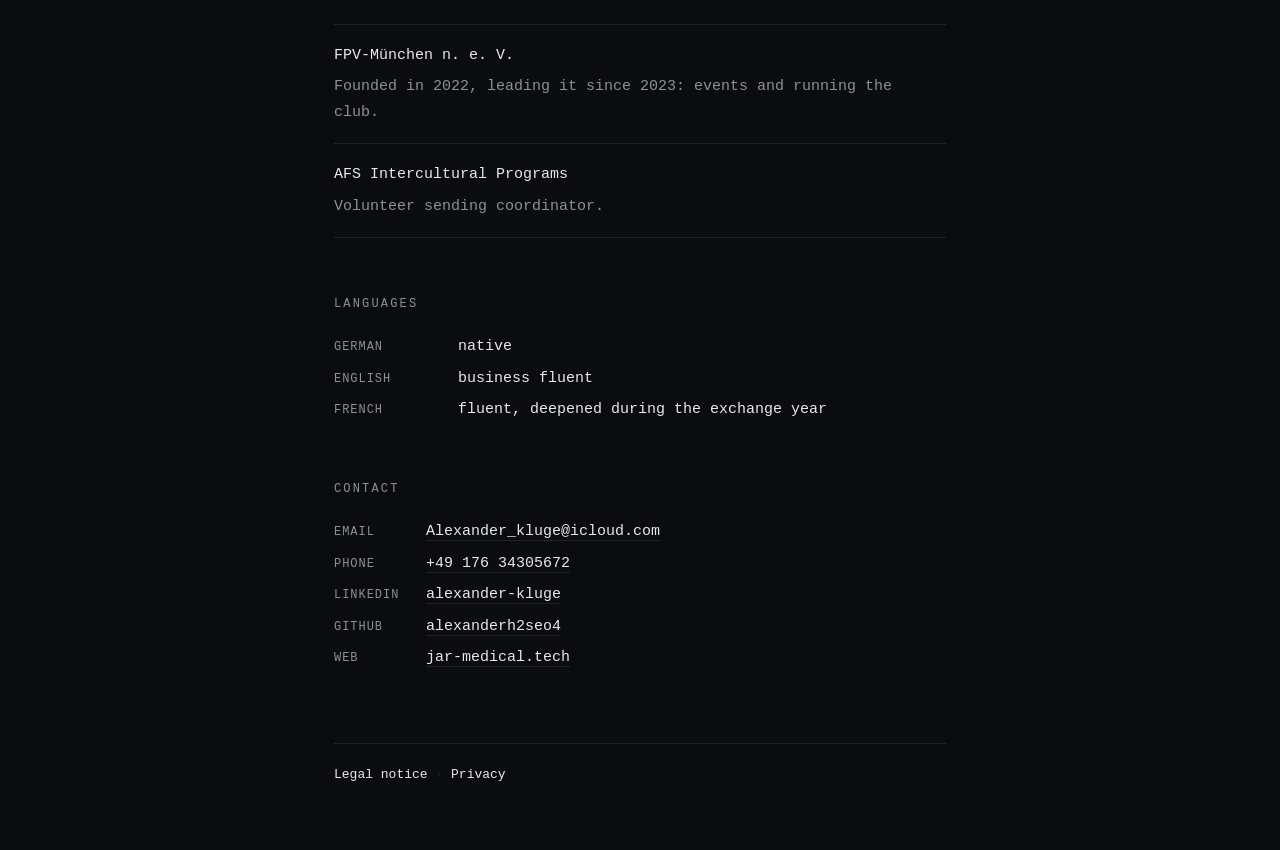
==== commit a6c63cb0: "Translate site to English, link LinkedIn in header, show only town in address Co-Authored-By: Claude" ====
--- a/index.html
+++ b/index.html
@@ -1,13 +1,13 @@
 <!doctype html>
-<html lang="de">
+<html lang="en">
 <head>
 <meta charset="utf-8">
 <meta name="viewport" content="width=device-width, initial-scale=1">
 <title>Alexander Kluge</title>
-<meta name="description" content="Alexander Kluge — Projekte aus Rettungsdienst-Software, FPV, Chemie und Materialforschung. Raum München.">
+<meta name="description" content="Alexander Kluge — projects in emergency medical software, FPV drones, chemistry and materials research. Munich area.">
 <meta name="author" content="Alexander Kluge">
 <meta property="og:title" content="Alexander Kluge">
-<meta property="og:description" content="Projekte aus Rettungsdienst-Software, FPV, Chemie und Materialforschung.">
+<meta property="og:description" content="Projects in emergency medical software, FPV drones, chemistry and materials research.">
 <meta property="og:type" content="website">
 <link rel="stylesheet" href="style.css">
 <link rel="icon" href="data:,">
@@ -18,225 +18,228 @@
 
   <header>
     <h1>Alexander Kluge</h1>
-    <p class="sub">Raum München &middot; Software, Elektronik, Chemie</p>
+    <p class="sub">Munich area &middot; Software, Electronics, Chemistry</p>
+    <p class="links">
+      <a href="https://www.linkedin.com/in/alexander-kluge-98a1a1306/">LinkedIn</a>
+      <span class="dot">·</span>
+      <a href="https://github.com/alexanderh2seo4">GitHub</a>
+      <span class="dot">·</span>
+      <a href="https://jar-medical.tech">jar-medical.tech</a>
+    </p>
   </header>
 
   <div class="intro">
-    <p>Ich baue Dinge, die im Ernstfall funktionieren müssen: Software für den
-    Rettungsdienst, Hardware für FPV-Piloten, Versuchsreihen für Metalllegierungen.
-    Am liebsten dort, wo Technik auf ein echtes Problem trifft und nicht auf
-    eine Präsentationsfolie.</p>
-    <p>Die andere Hälfte ist Chemie: organische Chemie, Aromastoffe und
-    Parfümkreation, vertieft während eines Schuljahres in Frankreich, dazu
-    ein Frühstudium Pharmazie an der LMU.</p>
+    <p>I build things that have to work when it counts: software for emergency
+    medical services, hardware for FPV pilots, test series for metal alloys.
+    Ideally where technology meets a real problem rather than a slide deck.</p>
+    <p>The other half is chemistry: organic chemistry, aroma compounds and
+    perfume making, deepened during a school year in France, plus early
+    university studies in pharmacy at LMU Munich.</p>
   </div>
 
   <section>
-    <h2>Projekte</h2>
+    <h2>Projects</h2>
 
     <div class="item">
       <h3><a href="https://fpv-power.de">FPV-Power.de</a></h3>
-      <p>Online-Shop für FPV-Komponenten und Ersatzteile, gegründet und betrieben
-      zusammen mit Fabian. Entstanden aus dem eigenen Hobby und dem Ärger über
-      wochenlange Wartezeiten auf Ersatzteile — daher der Fokus auf Verfügbarkeit
-      und schnellen Versand aus Deutschland.</p>
-      <span class="meta">Mitgründer, seit 2022 <span class="dot">/</span> E-Commerce, Logistik, Hardware</span>
-    </div>
-
-    <div class="item">
-      <h3><a href="https://jar-medical.tech">TriARge — AR-gestützte MANV-Sichtung</a></h3>
-      <p>Ersetzt die Papier-Sichtungskarte beim Massenanfall von Verletzten:
-      ArUco-Marker an den Patienten, AR-Overlay für die Einsatzkräfte, ein lokaler
-      Einsatzleitungs-Hub mit Spracherkennung und Funkmitschnitt. Läuft vollständig
-      offline im Einsatzstellen-Netz; die Cloud-Synchronisierung ist optional.
-      Prototyp für Übung und Simulation, kein zugelassenes Medizinprodukt.</p>
+      <p>Online shop for FPV components and spare parts, founded and run together
+      with Fabian. It grew out of our own hobby and the frustration of waiting
+      weeks for spare parts — hence the focus on availability and fast shipping
+      from Germany.</p>
+      <span class="meta">Co-founder, since 2022 <span class="dot">/</span> E-commerce, logistics, hardware</span>
+    </div>
+
+    <div class="item">
+      <h3><a href="https://jar-medical.tech">TriARge — AR-assisted mass-casualty triage</a></h3>
+      <p>Replaces the paper triage tag at mass-casualty incidents: ArUco markers on
+      patients, an AR overlay for responders, and a local incident-command hub with
+      speech recognition and radio logging. Runs fully offline on the incident-site
+      network; cloud sync is optional. Prototype for training and simulation, not a
+      certified medical device.</p>
       <span class="meta">jar-medical.tech <span class="dot">/</span> Python, FastAPI, OpenCV, faster-whisper, SQLite</span>
     </div>
 
     <div class="item">
-      <h3><a href="https://jar-medical.tech">ems-voice — Sprachdokumentation für den Rettungsdienst</a></h3>
-      <p>Pipeline von der Sprache zum strukturierten Einsatzprotokoll: Transkription,
-      phonetische Korrektur deutscher Medikamenten- und Fachbegriffe, Normalisierung
-      von Zahlen und Einheiten, Extraktion nach festem Schema. Ausgelegt auf ein
-      6-GB-RAM-Budget für ein Headset — inklusive eigener Trainingsdaten und einer
-      Bewertung, die nicht die Wortfehlerrate, sondern das Überleben der Fachbegriffe
-      misst.</p>
-      <span class="meta">jar-medical.tech <span class="dot">/</span> Whisper, LoRA, Kölner Phonetik, GBNF-Grammatik</span>
+      <h3><a href="https://jar-medical.tech">ems-voice — voice documentation for EMS</a></h3>
+      <p>A pipeline from speech to a structured patient care report: transcription,
+      phonetic correction of German drug names and medical terms, normalisation of
+      numbers and units, extraction into a fixed schema. Built for a 6 GB RAM budget
+      on a headset — with its own training data and an evaluation that measures not
+      word error rate but whether the medical terms survive.</p>
+      <span class="meta">jar-medical.tech <span class="dot">/</span> Whisper, LoRA, Kölner Phonetik, GBNF grammar</span>
     </div>
 
     <div class="item">
       <h3><a href="https://www.km.bayern.de/meldung/sensationeller-erfolg-bayerischer-schuelerinnen-und-schueler-beim-bundesfinale-von-jugend-forscht">InnovAlloy DeepDive</a></h3>
-      <p>Analyse phasenassoziierter Sprödbrüche in Bi-Sn-Zn-Al-Systemen: warum eine
-      Legierung, die beim Verzinken von Stahl vor Korrosion schützt, bei höheren
-      Temperaturen unerwartet spröde wird und bricht. Gemeinsam mit Levi Jekic und
-      Lennart Antritter am Gymnasium Neubiberg.</p>
-      <span class="meta">Jugend forscht 2026 <span class="dot">/</span> Chemie</span>
+      <p>Analysis of phase-associated brittle fracture in Bi-Sn-Zn-Al systems: why an
+      alloy that protects steel from corrosion during galvanising unexpectedly turns
+      brittle and breaks at higher temperatures. With Levi Jekic and Lennart
+      Antritter at Gymnasium Neubiberg.</p>
+      <span class="meta">Jugend forscht 2026 <span class="dot">/</span> Chemistry</span>
     </div>
 
     <div class="item">
       <h3><a href="https://github.com/alexanderh2seo4/SuperSlides-">Super Slides</a></h3>
-      <p>Eine Präsentationsbibliothek fürs Web, die misst, wie gelesen wurde:
-      Lesezeit pro Folie, wie oft eine Folie erneut aufgerufen wurde, wie weit
-      jemand kam und wo er ausgestiegen ist. Keine Abhängigkeiten, kein Build,
-      kein gehosteter Dienst — zwei Dateien, rund 500 Zeilen.</p>
-      <span class="meta">JavaScript, CSS <span class="dot">/</span> Open Source, MIT</span>
-    </div>
-
-    <div class="item">
-      <h3>Echt oder KI?</h3>
-      <p>Ein Quiz zur Frage, woran man KI-generierte Bilder noch erkennt — sechs
-      Runden von 2022 bis 2026, mit steigender Schwierigkeit und dokumentierten
-      Bildquellen. Als PDF-Präsentation und HTML-Slideshow für den Einsatz im
-      Unterricht.</p>
+      <p>A web presentation library that measures how it was read: reading time per
+      slide, how often a slide was revisited, how far someone got and where they
+      dropped off. No dependencies, no build step, no hosted service — two files,
+      about 500 lines.</p>
+      <span class="meta">JavaScript, CSS <span class="dot">/</span> Open source, MIT</span>
+    </div>
+
+    <div class="item">
+      <h3>Real or AI?</h3>
+      <p>A quiz on how to still tell AI-generated images apart — six rounds from
+      2022 to 2026, getting harder each round, with documented image sources. Built
+      as a PDF deck and an HTML slideshow for classroom use.</p>
       <span class="meta">Python, ReportLab</span>
     </div>
   </section>
 
   <section>
-    <h2>Auszeichnungen</h2>
-
-    <div class="item">
-      <h3>Bundessieg Chemie — Jugend forscht 2026</h3>
-      <p>61. Bundeswettbewerb, 28.–31. Mai 2026 in Herzogenaurach, für
-      „InnovAlloy DeepDive“. Partner im Projekt: LMU München, TU München und
-      Universität der Bundeswehr München.
-      <a href="https://www.km.bayern.de/meldung/sensationeller-erfolg-bayerischer-schuelerinnen-und-schueler-beim-bundesfinale-von-jugend-forscht">Pressemeldung</a></p>
-    </div>
-
-    <div class="item">
-      <h3>Landessieg Bayern, Chemie — Jugend forscht 2026</h3>
-      <p>Bayerischer Landeswettbewerb, ausgerichtet von Rohde &amp; Schwarz.
+    <h2>Awards</h2>
+
+    <div class="item">
+      <h3>National winner, Chemistry — Jugend forscht 2026</h3>
+      <p>61st national competition, 28–31 May 2026 in Herzogenaurach, for
+      “InnovAlloy DeepDive”. Project partners: LMU Munich, TU Munich and the
+      University of the Bundeswehr Munich.
+      <a href="https://www.km.bayern.de/meldung/sensationeller-erfolg-bayerischer-schuelerinnen-und-schueler-beim-bundesfinale-von-jugend-forscht">Press release</a></p>
+    </div>
+
+    <div class="item">
+      <h3>Bavarian state winner, Chemistry — Jugend forscht 2026</h3>
+      <p>Bavarian state competition, hosted by Rohde &amp; Schwarz.
       <a href="https://www.jugend-forscht-bayern.de/aktuelles-allgemeines/detail/jugend-forscht-erfolgreich-mit-algen-galaxien-und-seilbahn/">Jugend forscht Bayern</a>
       <span class="dot">·</span>
-      <a href="https://www.bayern.de/wissenschaft-mit-wow-effekt-schuelerinnen-und-schueler-beeindrucken-beim-landesfinale-von-jugend-forscht/">Bayerisches Landesportal</a></p>
-    </div>
-  </section>
-
-  <section>
-    <h2>Werdegang</h2>
-
-    <div class="cv">
-      <span class="when">2026</span>
-      <div>
-        <h3><a href="https://jar-medical.tech">Gründung von JAR-Med</a></h3>
-        <p>Unternehmen für Werkzeuge, die Sanitäterinnen und Sanitäter im Einsatz
-        entlasten. Daraus sind TriARge und ems-voice entstanden.</p>
+      <a href="https://www.bayern.de/wissenschaft-mit-wow-effekt-schuelerinnen-und-schueler-beeindrucken-beim-landesfinale-von-jugend-forscht/">Bavarian state portal</a></p>
+    </div>
+  </section>
+
+  <section>
+    <h2>Experience</h2>
+
+    <div class="cv">
+      <span class="when">2026</span>
+      <div>
+        <h3><a href="https://jar-medical.tech">Founded JAR-Med</a></h3>
+        <p>A company building tools that take load off paramedics in the field.
+        TriARge and ems-voice came out of it.</p>
       </div>
     </div>
 
     <div class="cv">
       <span class="when">Sep 2026</span>
       <div>
-        <h3>Praktikum Fluorchemie — Freie Universität Berlin</h3>
-        <p>Mitarbeit in einem Labor für Fluorchemie.</p>
-      </div>
-    </div>
-
-    <div class="cv">
-      <span class="when">2026</span>
-      <div>
-        <h3>Praktikum Rapid Prototyping — Rohde &amp; Schwarz</h3>
-        <p>Schwerpunkte: künstliche Intelligenz, Automatisierung, Robotik.</p>
-      </div>
-    </div>
-
-    <div class="cv">
-      <span class="when">2026</span>
-      <div>
-        <h3>Frühstudium Pharmazie — LMU München</h3>
-      </div>
-    </div>
-
-    <div class="cv">
-      <span class="when">2026</span>
-      <div>
-        <h3>Stipendiat am UnternehmerTUM MakerSpace</h3>
-        <p>Eigene Projekte entwickeln und bauen, von der Idee bis zum Prototyp.</p>
+        <h3>Internship, fluorine chemistry — Freie Universität Berlin</h3>
+        <p>Work in a fluorine chemistry lab.</p>
+      </div>
+    </div>
+
+    <div class="cv">
+      <span class="when">2026</span>
+      <div>
+        <h3>Internship, rapid prototyping — Rohde &amp; Schwarz</h3>
+        <p>Focus: artificial intelligence, automation, robotics.</p>
+      </div>
+    </div>
+
+    <div class="cv">
+      <span class="when">2026</span>
+      <div>
+        <h3>Early studies in pharmacy — LMU Munich</h3>
+      </div>
+    </div>
+
+    <div class="cv">
+      <span class="when">2026</span>
+      <div>
+        <h3>Fellow at UnternehmerTUM MakerSpace</h3>
+        <p>Developing and building my own projects, from idea to prototype.</p>
       </div>
     </div>
 
     <div class="cv">
       <span class="when">2024–25</span>
       <div>
-        <h3>Auslandsjahr in Frankreich — Lycée Arnault Daniel, Périgueux</h3>
-        <p>Organische Chemie, Analyse und Herstellung von Aromastoffen, Praktikum
-        bei PerfumersWorld und Selbststudium der Parfümkreation. Dazu das
-        Luftfahrtzertifikat BIA.</p>
+        <h3>Exchange year in France — Lycée Arnault Daniel, Périgueux</h3>
+        <p>Organic chemistry, analysis and production of aroma compounds, an
+        internship at PerfumersWorld and self-study in perfume making. Also earned
+        the BIA aviation certificate.</p>
       </div>
     </div>
 
     <div class="cv">
       <span class="when">2024</span>
       <div>
-        <h3>Praktikum — Salus Gruppe</h3>
-        <p>Hersteller naturbasierter Arzneimittel.</p>
+        <h3>Internship — Salus Group</h3>
+        <p>Manufacturer of plant-based medicines.</p>
       </div>
     </div>
 
     <div class="cv">
       <span class="when">2023</span>
       <div>
-        <h3>Praktika — ARRI Filmtechnik, Audio Concept Veranstaltungstechnik</h3>
-      </div>
-    </div>
-
-    <div class="cv">
-      <span class="when">seit 2023</span>
-      <div>
-        <h3>FPV-Drohnen und Luftbild</h3>
-        <p>Reparatur und Eigenbau von FPV-Drohnen, Luftbildfotografie bei
+        <h3>Internships — ARRI, Audio Concept event technology</h3>
+      </div>
+    </div>
+
+    <div class="cv">
+      <span class="when">since 2023</span>
+      <div>
+        <h3>FPV drones and aerial imaging</h3>
+        <p>Repairing and custom-building FPV drones, aerial photography with
         Avium Media.</p>
       </div>
     </div>
   </section>
 
   <section>
-    <h2>Engagement</h2>
+    <h2>Volunteering</h2>
 
     <div class="item">
       <h3>FPV-München n. e. V.</h3>
-      <p>Gegründet 2022, seit 2023 in der Leitung: Veranstaltungen und
-      Vereinsorganisation.</p>
-    </div>
-
-    <div class="item">
-      <h3>AFS Interkulturelle Begegnungen</h3>
-      <p>Ehrenamtlich als Sending Coordinator.</p>
-    </div>
-  </section>
-
-  <section>
-    <h2>Sprachen</h2>
+      <p>Founded in 2022, leading it since 2023: events and running the club.</p>
+    </div>
+
+    <div class="item">
+      <h3>AFS Intercultural Programs</h3>
+      <p>Volunteer sending coordinator.</p>
+    </div>
+  </section>
+
+  <section>
+    <h2>Languages</h2>
     <dl class="contact lang">
-      <dt>Deutsch</dt>
-      <dd>Muttersprache</dd>
-      <dt>Englisch</dt>
-      <dd>verhandlungssicher</dd>
-      <dt>Französisch</dt>
-      <dd>fließend, vertieft durch das Auslandsjahr</dd>
+      <dt>German</dt>
+      <dd>native</dd>
+      <dt>English</dt>
+      <dd>business fluent</dd>
+      <dt>French</dt>
+      <dd>fluent, deepened during the exchange year</dd>
     </dl>
   </section>
 
   <section>
-    <h2>Kontakt</h2>
+    <h2>Contact</h2>
     <dl class="contact">
-      <dt>E-Mail</dt>
+      <dt>Email</dt>
       <dd><a href="mailto:Alexander_kluge@icloud.com">Alexander_kluge@icloud.com</a></dd>
-      <dt>Telefon</dt>
+      <dt>Phone</dt>
       <dd><a href="tel:+4917634305672">+49 176 34305672</a></dd>
+      <dt>LinkedIn</dt>
+      <dd><a href="https://www.linkedin.com/in/alexander-kluge-98a1a1306/">alexander-kluge</a></dd>
+      <dt>GitHub</dt>
+      <dd><a href="https://github.com/alexanderh2seo4">alexanderh2seo4</a></dd>
       <dt>Web</dt>
       <dd><a href="https://jar-medical.tech">jar-medical.tech</a></dd>
-      <dt>LinkedIn</dt>
-      <dd><a href="https://de.linkedin.com/in/alexander-kluge-98a1a1306">alexander-kluge</a></dd>
-      <dt>GitHub</dt>
-      <dd><a href="https://github.com/alexanderh2seo4">alexanderh2seo4</a></dd>
     </dl>
   </section>
 
   <footer>
-    <a href="impressum.html">Impressum</a>
+    <a href="impressum.html">Legal notice</a>
     <span class="dot">·</span>
-    <a href="datenschutz.html">Datenschutz</a>
+    <a href="datenschutz.html">Privacy</a>
   </footer>
 
 </main>
--- a/style.css
+++ b/style.css
@@ -63,6 +63,13 @@
   margin: 2px 0 0;
   color: var(--muted);
 }
+
+p.links {
+  margin: 10px 0 0;
+  font-size: 13px;
+}
+
+p.links a { border-bottom-color: var(--muted); }
 
 h2 {
   font-size: 12px;
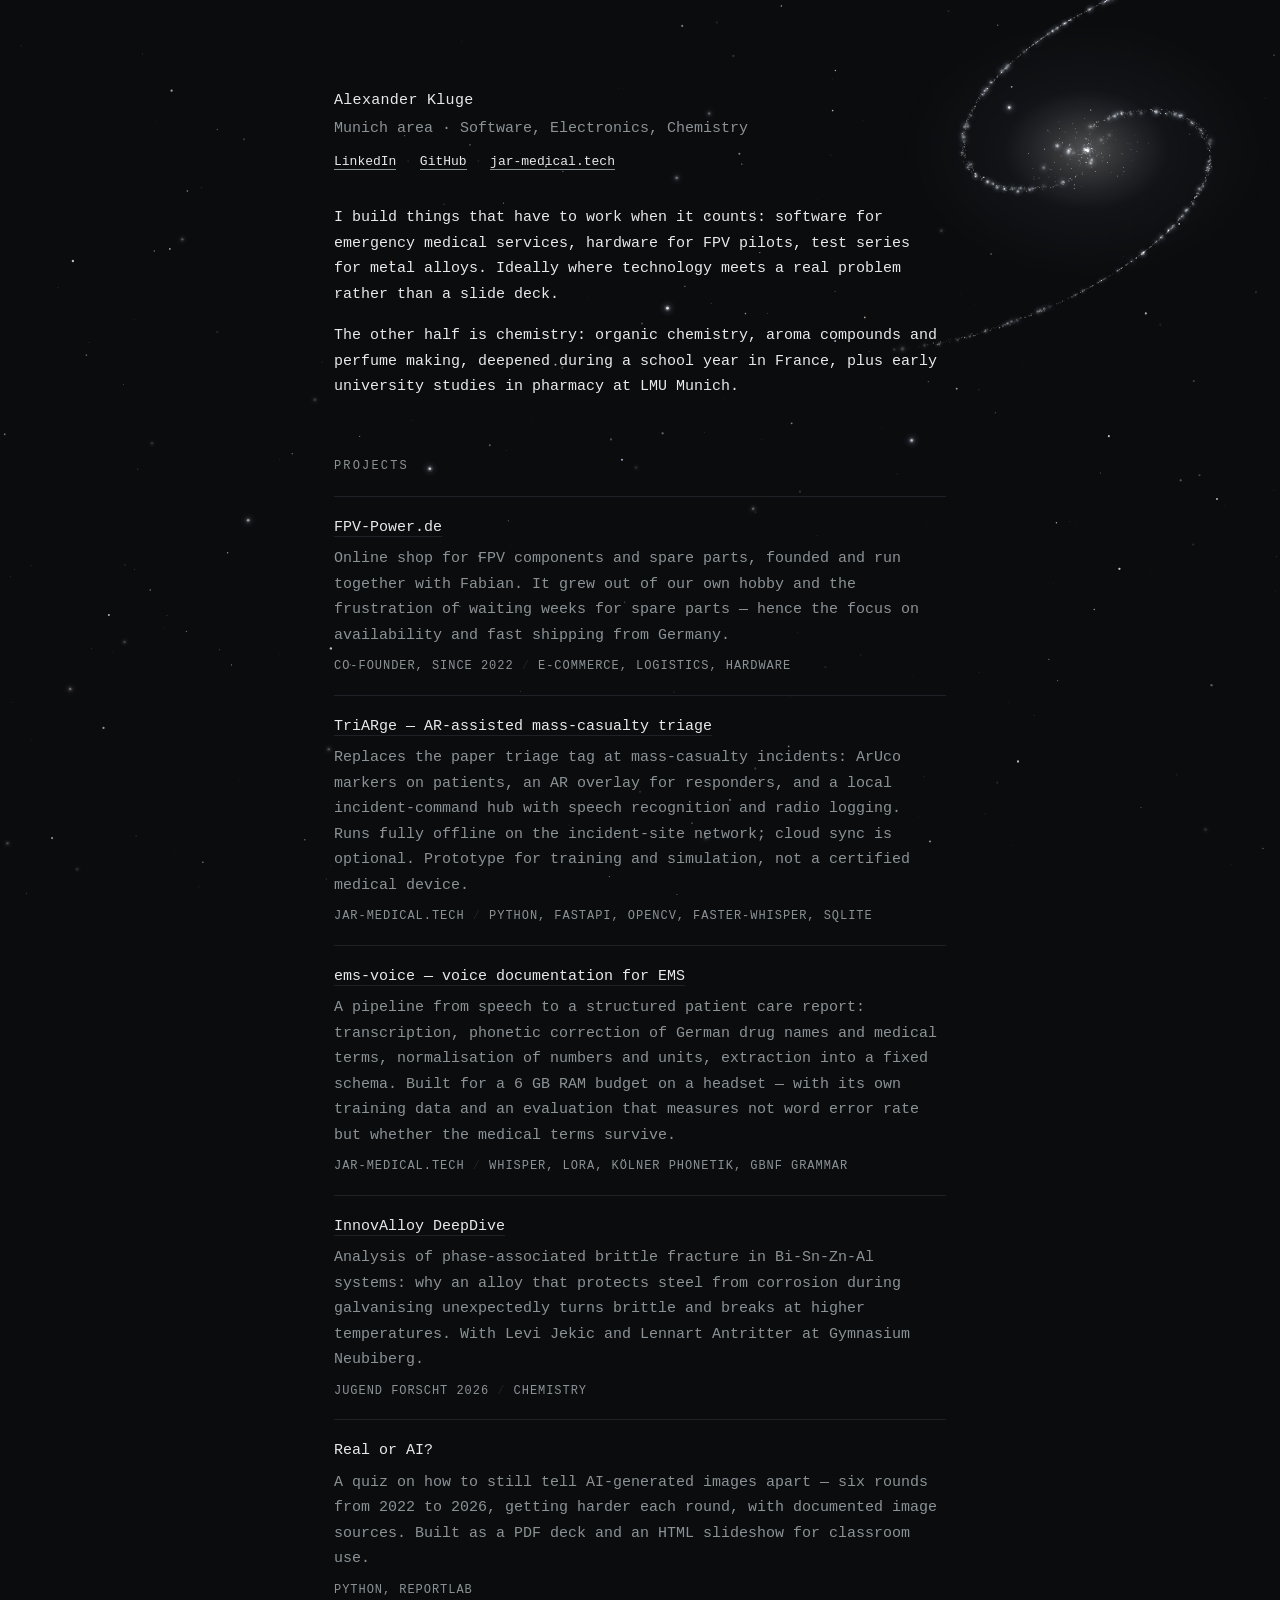
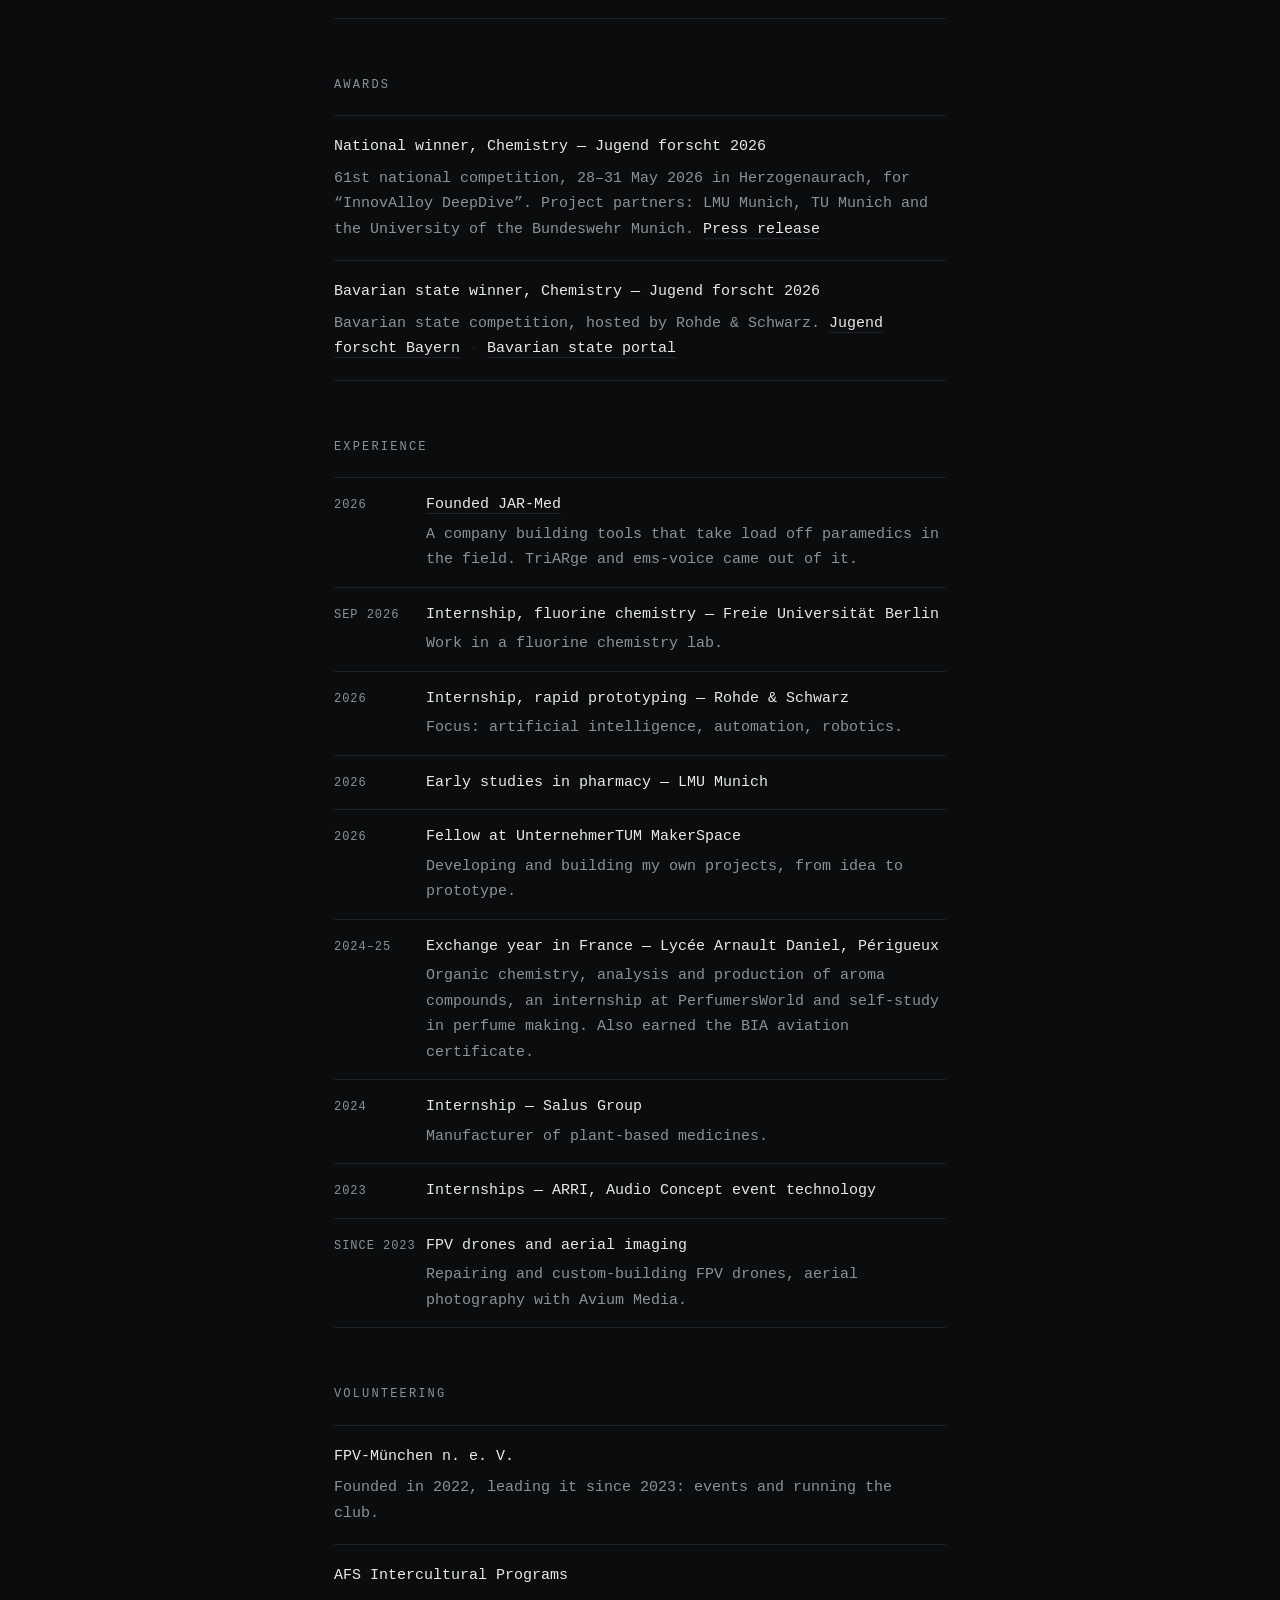
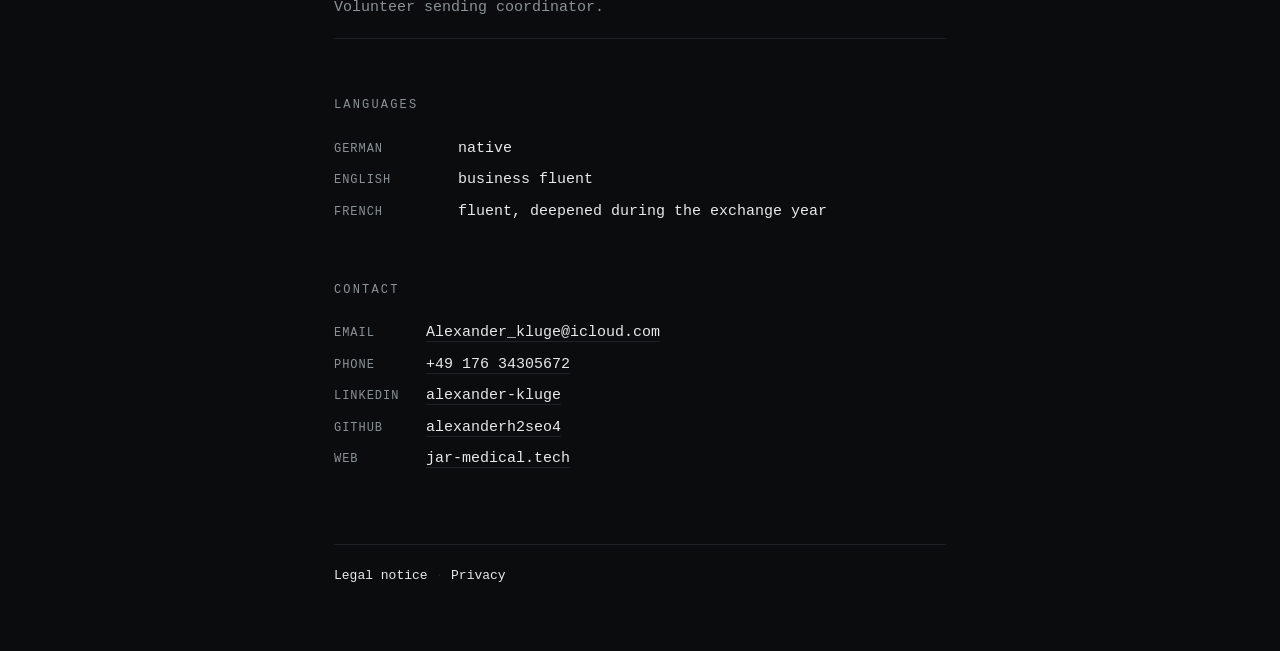
==== commit 68f75094: "Remove Super Slides from projects Co-Authored-By: Claude Opus 5.5 <noreply@anthropic.com>" ====
--- a/index.html
+++ b/index.html
@@ -79,15 +79,6 @@
     </div>
 
     <div class="item">
-      <h3><a href="https://github.com/alexanderh2seo4/SuperSlides-">Super Slides</a></h3>
-      <p>A web presentation library that measures how it was read: reading time per
-      slide, how often a slide was revisited, how far someone got and where they
-      dropped off. No dependencies, no build step, no hosted service — two files,
-      about 500 lines.</p>
-      <span class="meta">JavaScript, CSS <span class="dot">/</span> Open source, MIT</span>
-    </div>
-
-    <div class="item">
       <h3>Real or AI?</h3>
       <p>A quiz on how to still tell AI-generated images apart — six rounds from
       2022 to 2026, getting harder each round, with documented image sources. Built
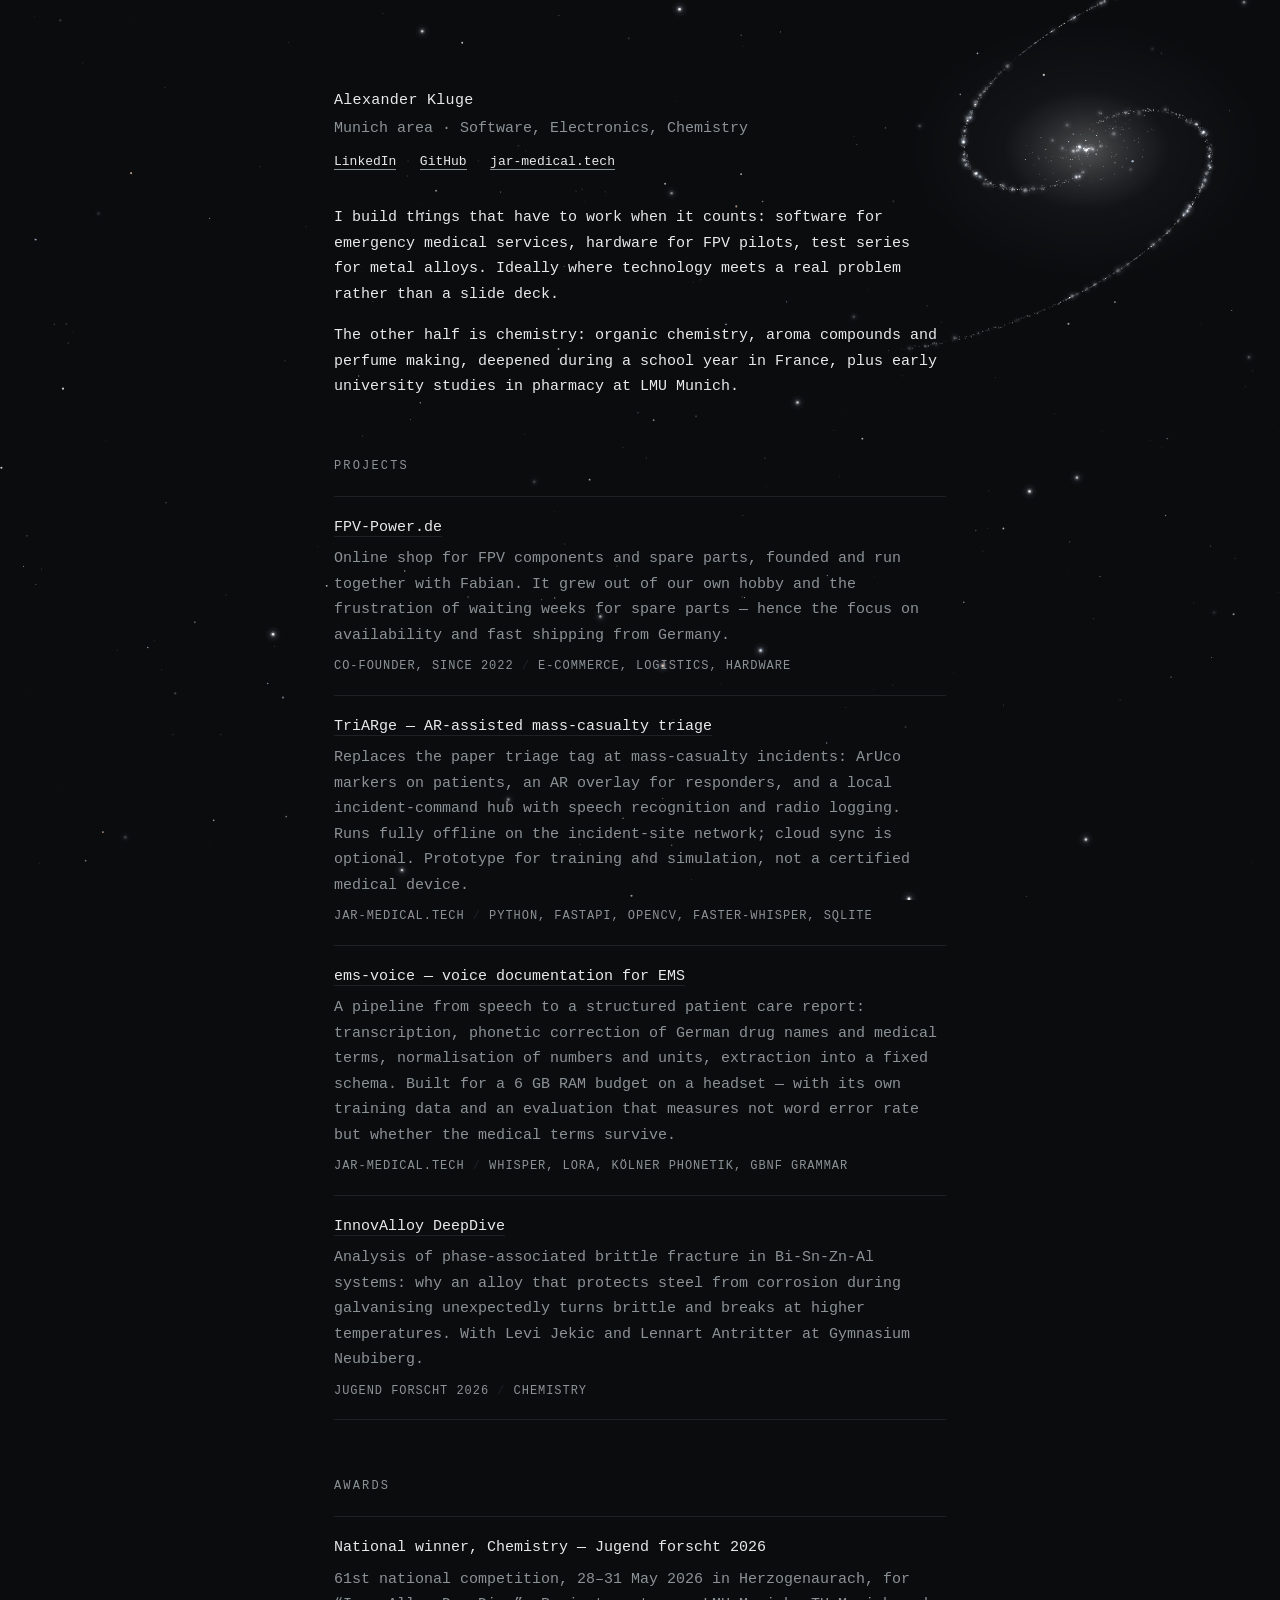
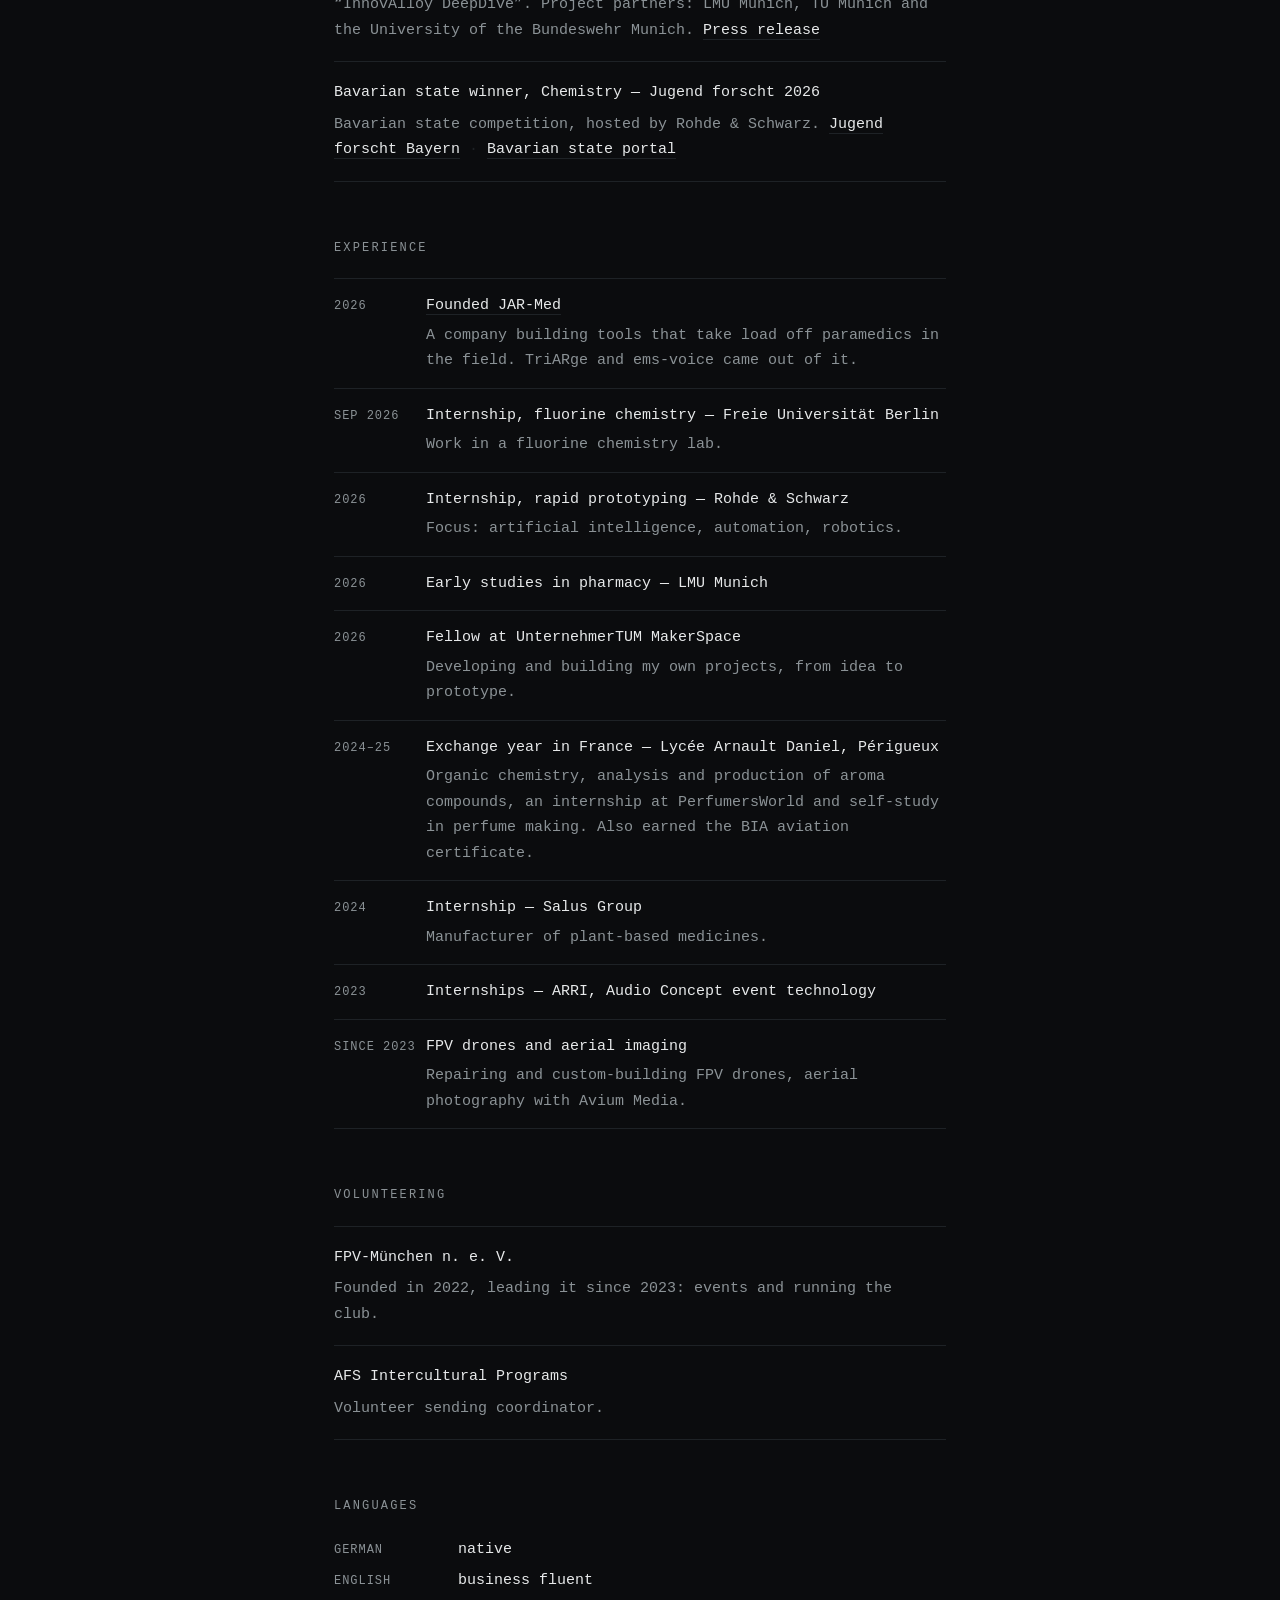
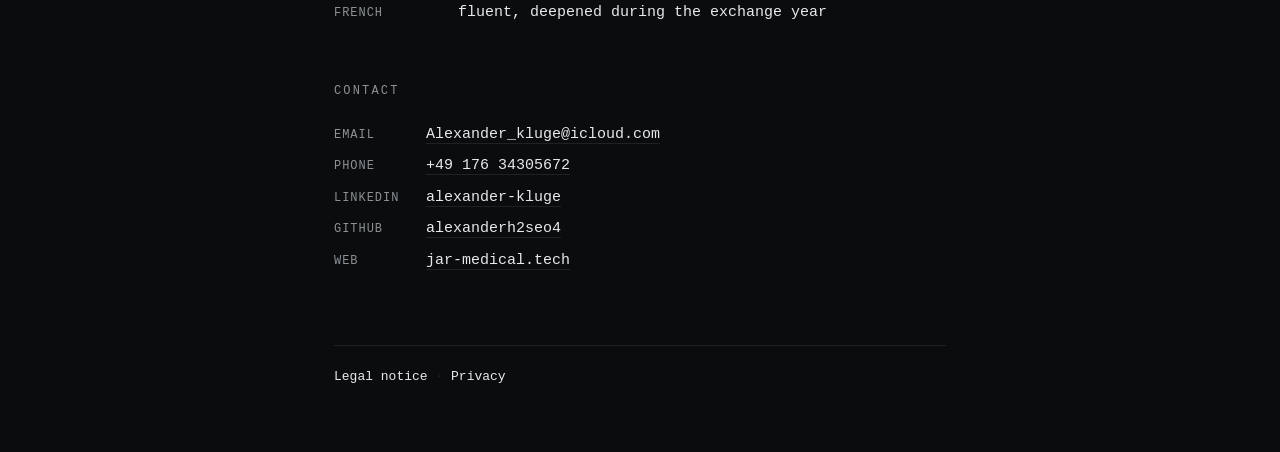
==== commit b785dd31: "Remove Real or AI? from projects Co-Authored-By: Claude Opus 5.5 <noreply@anthropic.com>" ====
--- a/index.html
+++ b/index.html
@@ -77,14 +77,6 @@
       Antritter at Gymnasium Neubiberg.</p>
       <span class="meta">Jugend forscht 2026 <span class="dot">/</span> Chemistry</span>
     </div>
-
-    <div class="item">
-      <h3>Real or AI?</h3>
-      <p>A quiz on how to still tell AI-generated images apart — six rounds from
-      2022 to 2026, getting harder each round, with documented image sources. Built
-      as a PDF deck and an HTML slideshow for classroom use.</p>
-      <span class="meta">Python, ReportLab</span>
-    </div>
   </section>
 
   <section>
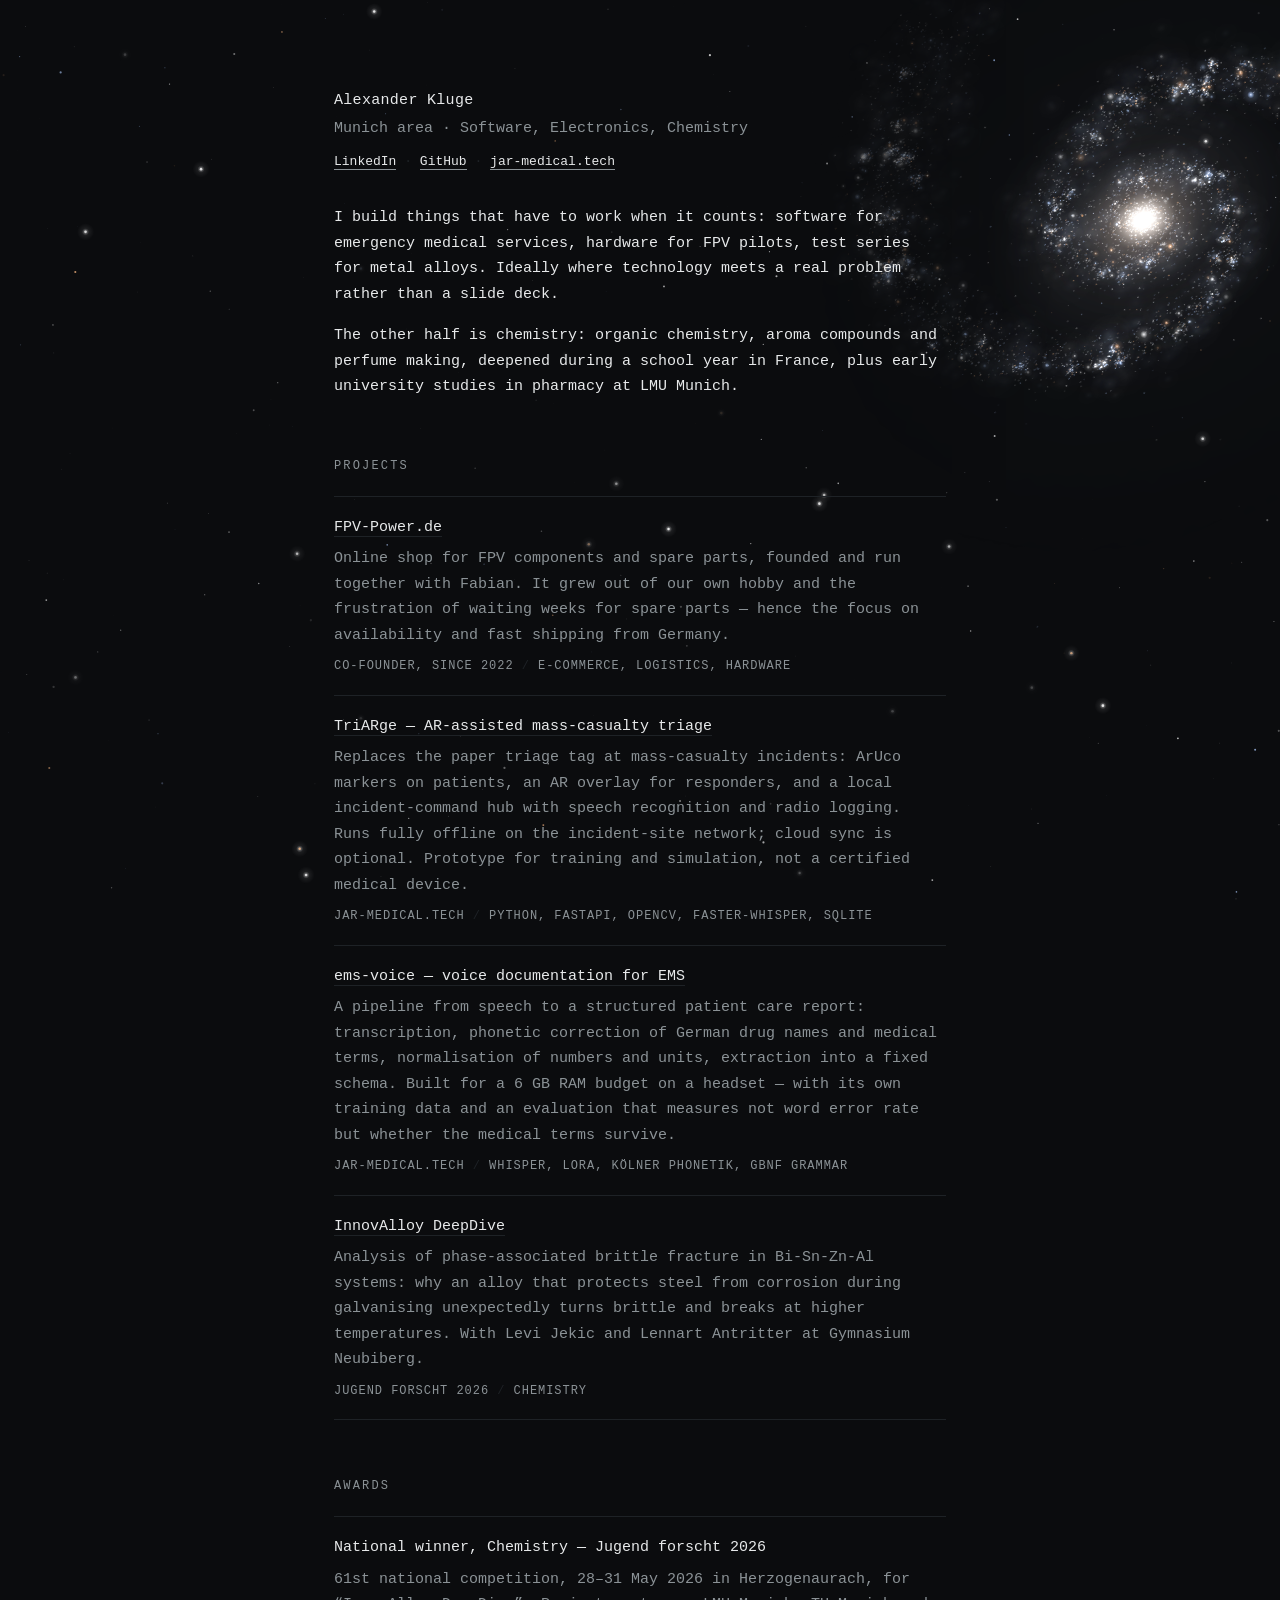
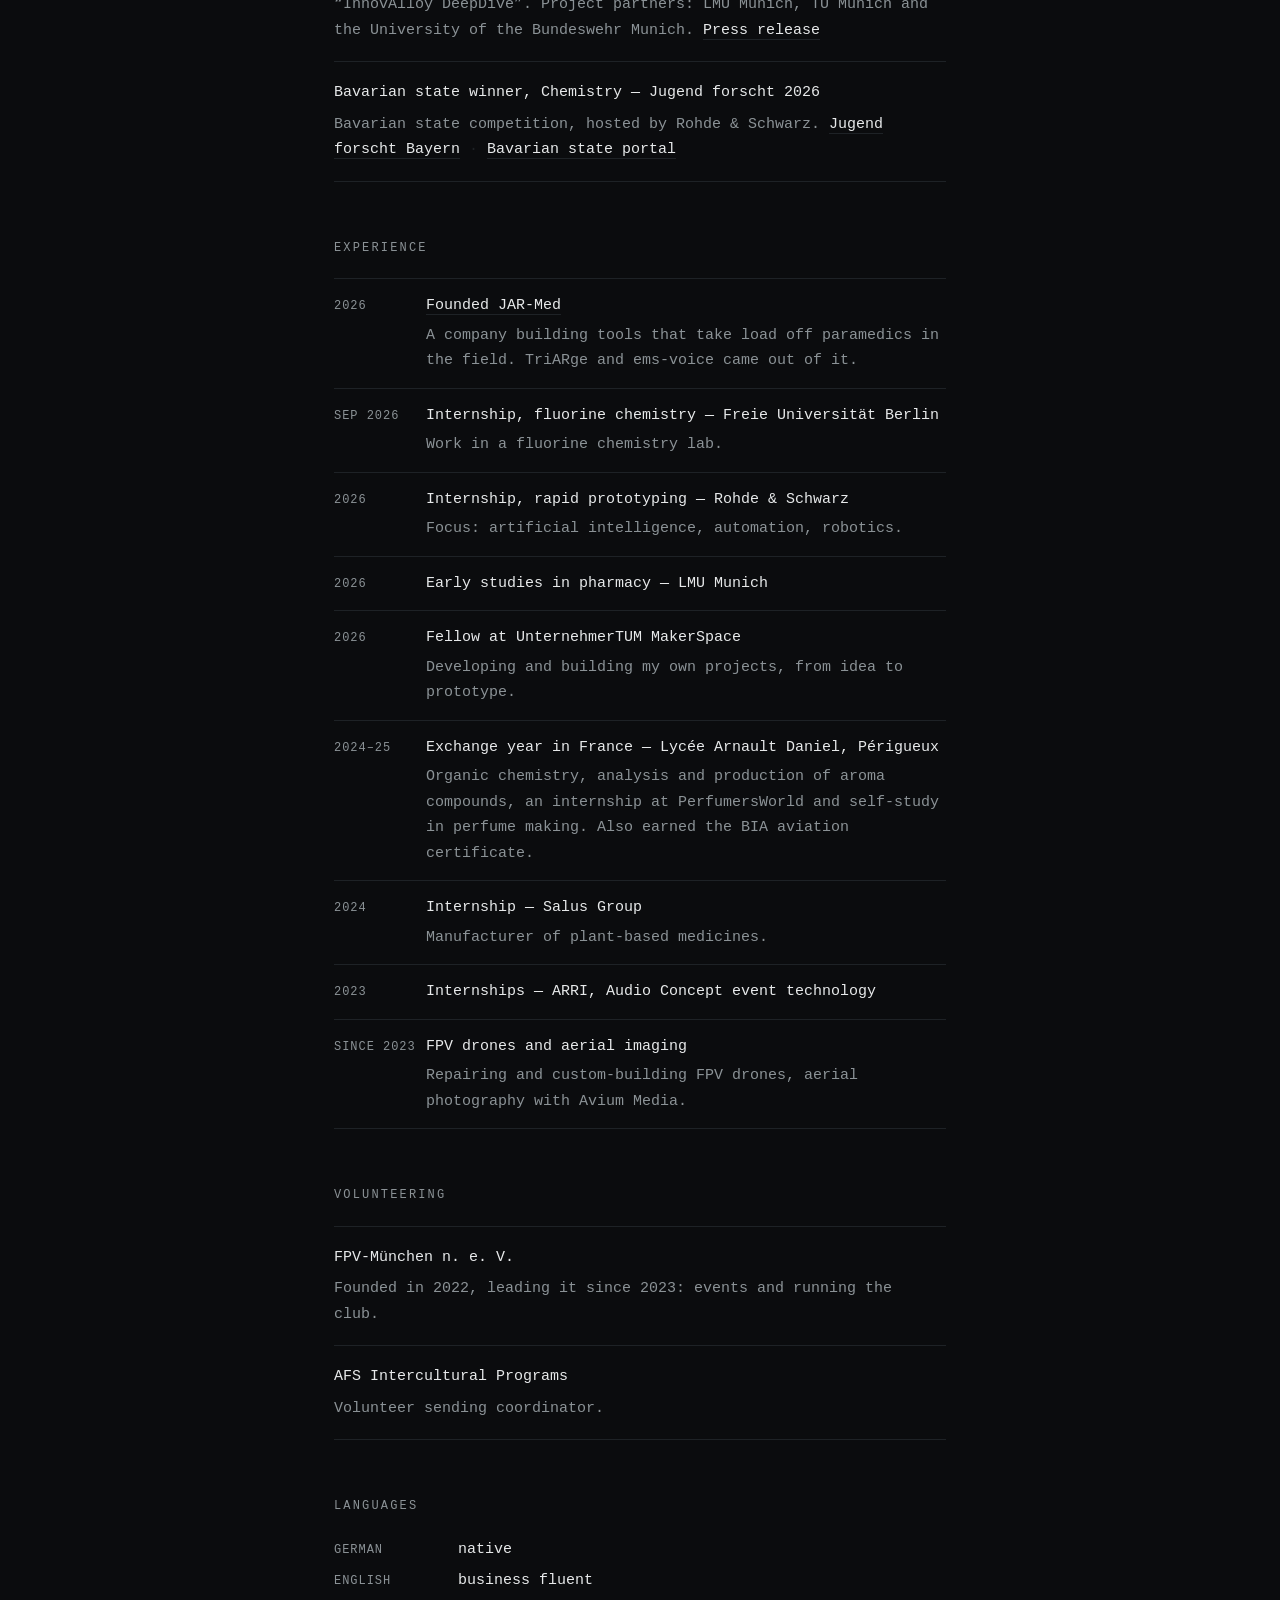
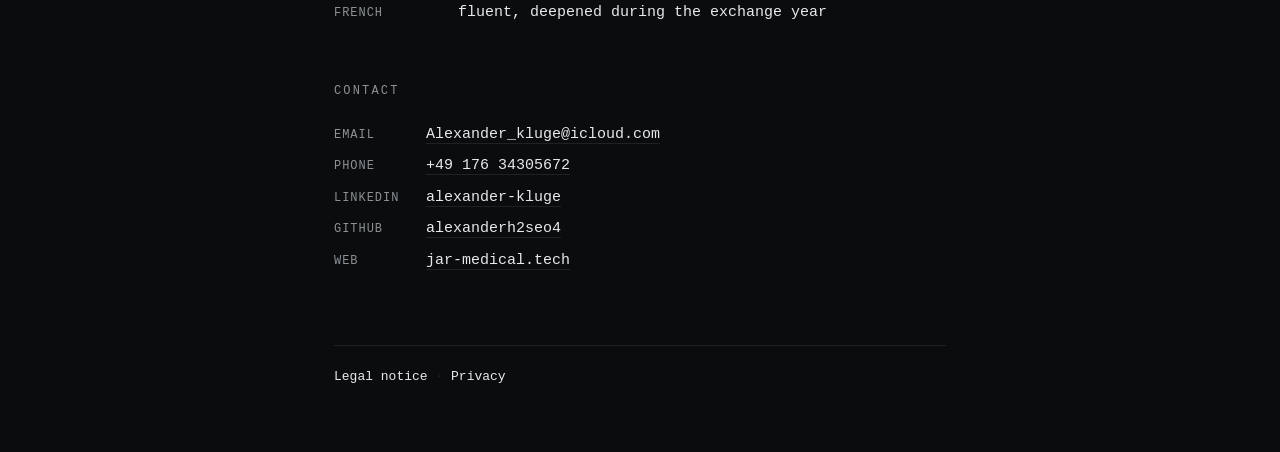
==== commit e51e7c02: "Version CSS/JS links so updates bypass the browser cache Co-Authored-By: Claude Opus 5.5 <noreply@an" ====
--- a/index.html
+++ b/index.html
@@ -9,7 +9,7 @@
 <meta property="og:title" content="Alexander Kluge">
 <meta property="og:description" content="Projects in emergency medical software, FPV drones, chemistry and materials research.">
 <meta property="og:type" content="website">
-<link rel="stylesheet" href="style.css">
+<link rel="stylesheet" href="style.css?v=3">
 <link rel="icon" href="data:,">
 </head>
 <body>
@@ -226,6 +226,6 @@
   </footer>
 
 </main>
-<script src="stars.js"></script>
+<script src="stars.js?v=3"></script>
 </body>
 </html>
--- a/style.css
+++ b/style.css
@@ -69,7 +69,7 @@
   font-size: 13px;
 }
 
-p.links a { border-bottom-color: var(--muted); }
+p.links a { border-bottom-color: var(--muted); white-space: nowrap; }
 
 h2 {
   font-size: 12px;
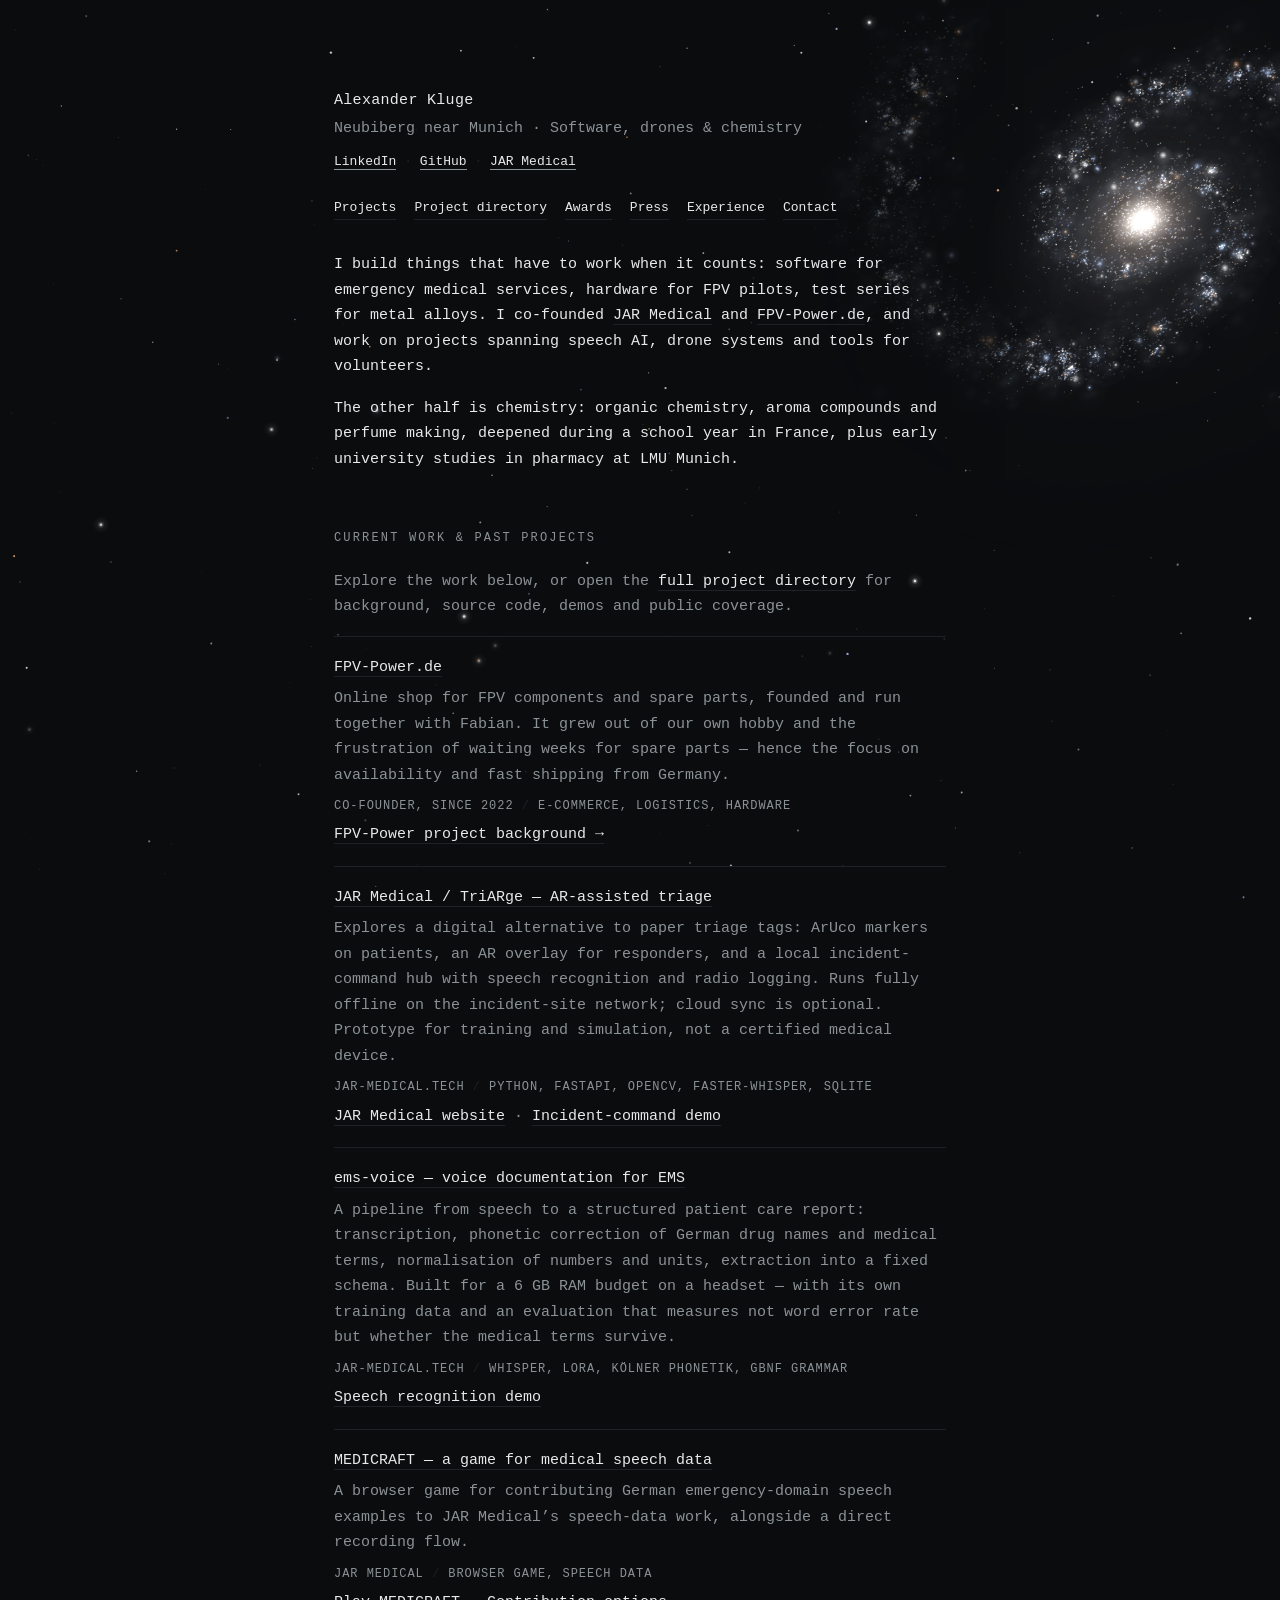
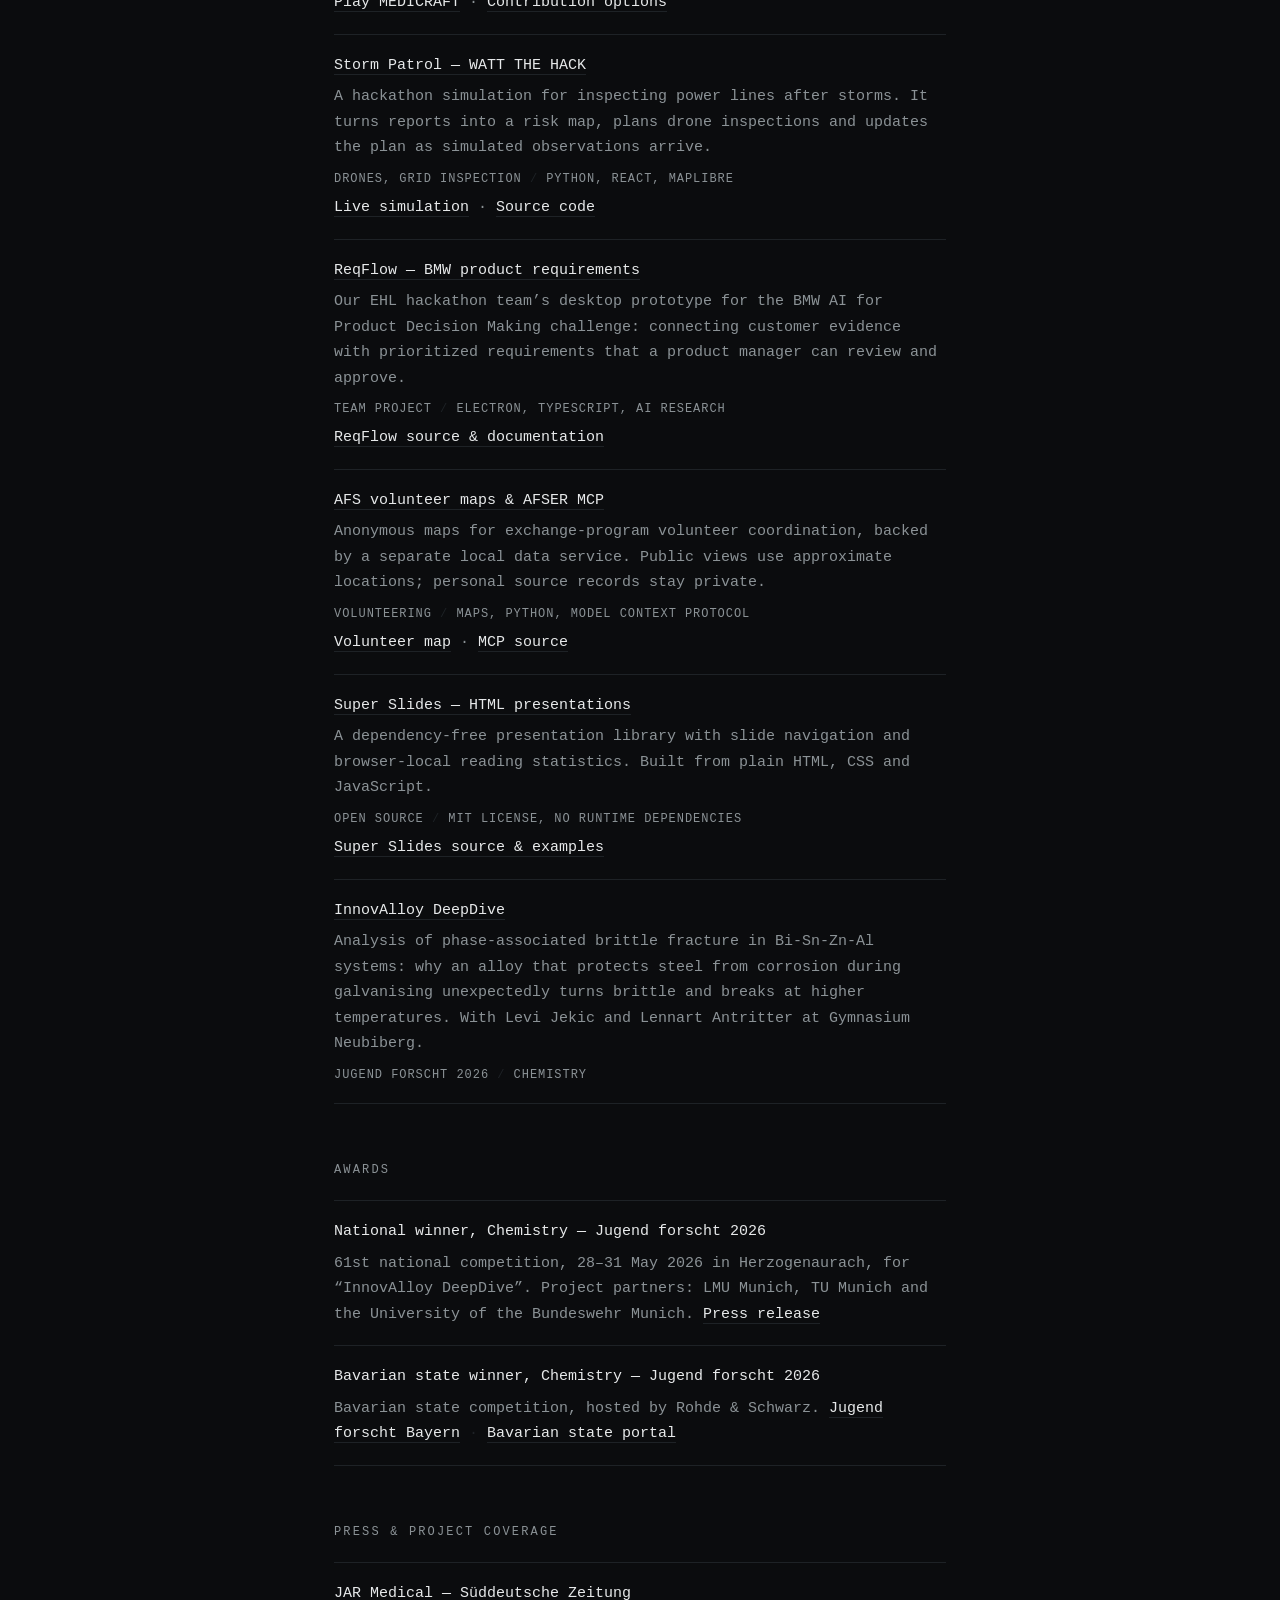
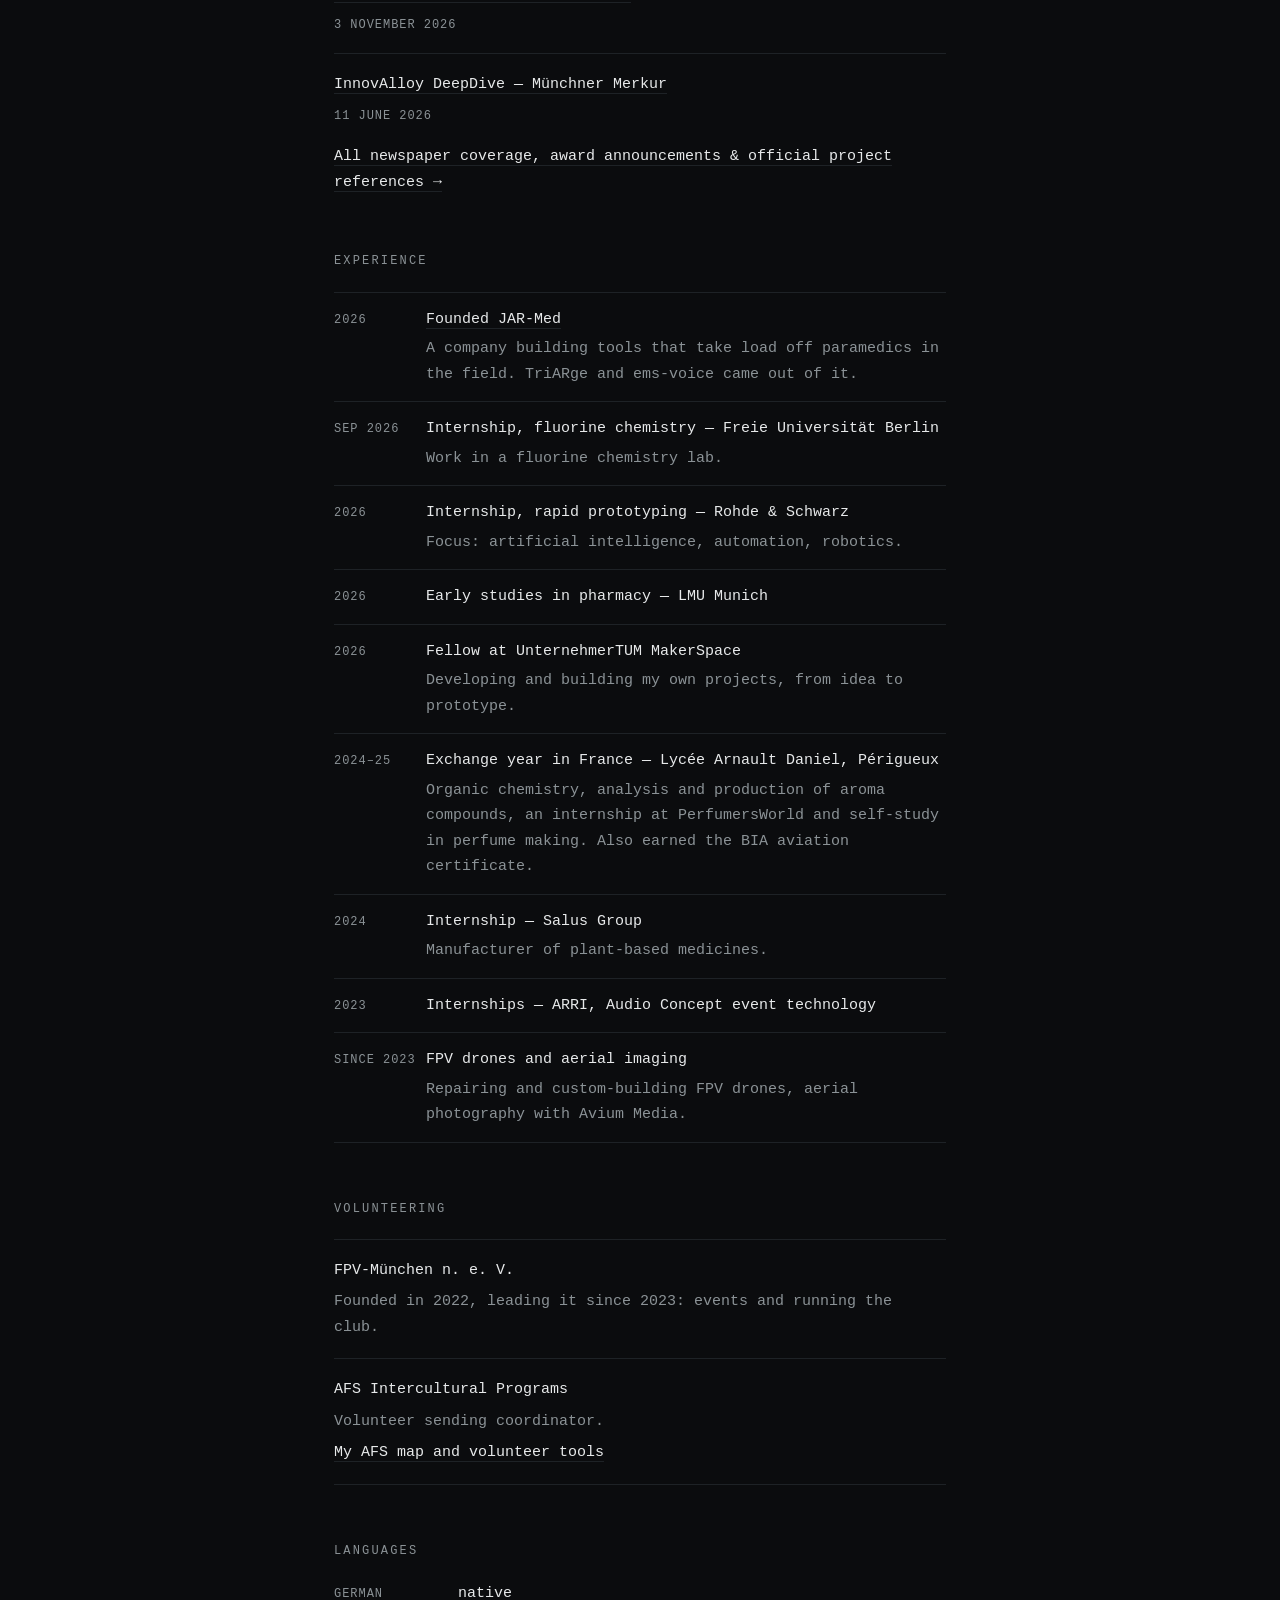
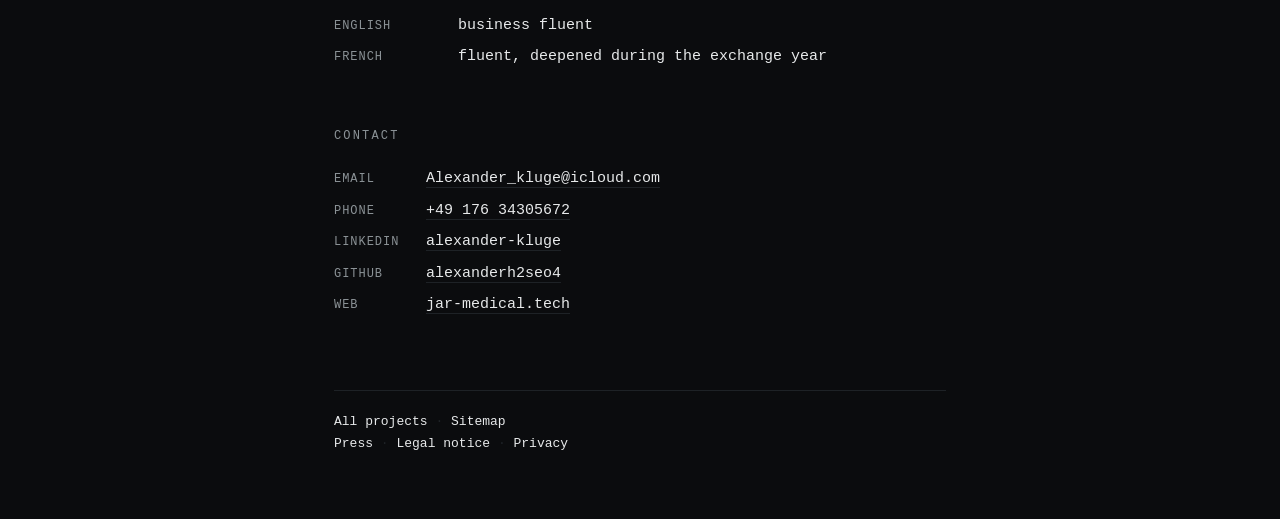
==== commit 89de3f2b: "Expand portfolio SEO, project directory and verified press coverage" ====
--- a/index.html
+++ b/index.html
@@ -3,42 +3,71 @@
 <head>
 <meta charset="utf-8">
 <meta name="viewport" content="width=device-width, initial-scale=1">
-<title>Alexander Kluge</title>
-<meta name="description" content="Alexander Kluge — projects in emergency medical software, FPV drones, chemistry and materials research. Munich area.">
+<title>Alexander Kluge — JAR Medical, Drones &amp; Chemistry</title>
+<meta name="description" content="Alexander Kluge from Neubiberg near Munich: JAR Medical co-founder, software and drone projects, and Jugend forscht 2026 national winner in Chemistry.">
 <meta name="author" content="Alexander Kluge">
-<meta property="og:title" content="Alexander Kluge">
-<meta property="og:description" content="Projects in emergency medical software, FPV drones, chemistry and materials research.">
+<meta name="robots" content="index, follow, max-image-preview:large">
+<meta name="theme-color" content="#0b0c0e">
+<link rel="canonical" href="https://alexanderh2seo4.github.io/Aboutme/">
 <meta property="og:type" content="website">
-<link rel="stylesheet" href="style.css?v=3">
-<link rel="icon" href="data:,">
+<meta property="og:site_name" content="Alexander Kluge">
+<meta property="og:locale" content="en_GB">
+<meta property="og:title" content="Alexander Kluge — JAR Medical, Drones &amp; Chemistry">
+<meta property="og:description" content="Alexander Kluge from Neubiberg near Munich: JAR Medical co-founder, software and drone projects, and Jugend forscht 2026 national winner in Chemistry.">
+<meta property="og:url" content="https://alexanderh2seo4.github.io/Aboutme/">
+<meta property="og:image" content="https://alexanderh2seo4.github.io/Aboutme/assets/social-preview.png">
+<meta property="og:image:width" content="1200">
+<meta property="og:image:height" content="630">
+<meta property="og:image:alt" content="Alexander Kluge — software, drones and chemistry projects">
+<meta name="twitter:card" content="summary_large_image">
+<meta name="twitter:title" content="Alexander Kluge — JAR Medical, Drones &amp; Chemistry">
+<meta name="twitter:description" content="Alexander Kluge from Neubiberg near Munich: JAR Medical co-founder, software and drone projects, and Jugend forscht 2026 national winner in Chemistry.">
+<meta name="twitter:image" content="https://alexanderh2seo4.github.io/Aboutme/assets/social-preview.png">
+<meta name="twitter:image:alt" content="Alexander Kluge — software, drones and chemistry projects">
+<link rel="icon" href="assets/favicon.svg" type="image/svg+xml">
+<link rel="stylesheet" href="style.css?v=4">
+<link rel="sitemap" type="application/xml" href="https://alexanderh2seo4.github.io/Aboutme/sitemap.xml">
+<script type="application/ld+json">{"@context": "https://schema.org", "@graph": [{"@type": "WebSite", "@id": "https://alexanderh2seo4.github.io/Aboutme/#website", "url": "https://alexanderh2seo4.github.io/Aboutme/", "name": "Alexander Kluge", "inLanguage": "en", "publisher": {"@id": "https://alexanderh2seo4.github.io/Aboutme/#alexander-kluge"}}, {"@type": "ProfilePage", "@id": "https://alexanderh2seo4.github.io/Aboutme/#profile", "url": "https://alexanderh2seo4.github.io/Aboutme/", "name": "Alexander Kluge — Software, Drones & Chemistry", "inLanguage": "en", "dateModified": "2026-11-05", "isPartOf": {"@id": "https://alexanderh2seo4.github.io/Aboutme/#website"}, "mainEntity": {"@id": "https://alexanderh2seo4.github.io/Aboutme/#alexander-kluge"}}, {"@type": "Person", "@id": "https://alexanderh2seo4.github.io/Aboutme/#alexander-kluge", "name": "Alexander Kluge", "url": "https://alexanderh2seo4.github.io/Aboutme/", "description": "JAR Medical and FPV-Power co-founder based in Neubiberg near Munich, working on emergency software, drones and chemistry.", "homeLocation": {"@type": "Place", "name": "Neubiberg near Munich, Germany"}, "sameAs": ["https://github.com/alexanderh2seo4", "https://www.linkedin.com/in/alexander-kluge-98a1a1306/"], "knowsAbout": ["Emergency medical software", "Speech recognition", "Augmented reality", "FPV drones", "Chemistry", "Materials research"], "award": "Jugend forscht 2026 — National winner, Chemistry", "affiliation": {"@id": "https://jar-medical.tech/#organization"}}, {"@type": "Organization", "@id": "https://jar-medical.tech/#organization", "name": "JAR Medical", "alternateName": ["J.A.R. Medical", "JAR-Med"], "url": "https://jar-medical.tech/", "founder": {"@id": "https://alexanderh2seo4.github.io/Aboutme/#alexander-kluge"}}]}</script>
 </head>
 <body>
 <canvas id="sky" aria-hidden="true"></canvas>
-<main class="wrap">
-
+<a class="skip-link" href="#main">Skip to content</a>
+<main class="wrap" id="main">
   <header>
     <h1>Alexander Kluge</h1>
-    <p class="sub">Munich area &middot; Software, Electronics, Chemistry</p>
+    <p class="sub">Neubiberg near Munich &middot; Software, drones &amp; chemistry</p>
     <p class="links">
-      <a href="https://www.linkedin.com/in/alexander-kluge-98a1a1306/">LinkedIn</a>
+      <a href="https://www.linkedin.com/in/alexander-kluge-98a1a1306/" rel="me">LinkedIn</a>
       <span class="dot">·</span>
-      <a href="https://github.com/alexanderh2seo4">GitHub</a>
+      <a href="https://github.com/alexanderh2seo4" rel="me">GitHub</a>
       <span class="dot">·</span>
-      <a href="https://jar-medical.tech">jar-medical.tech</a>
+      <a href="https://jar-medical.tech/">JAR Medical</a>
     </p>
+    <nav class="section-nav" aria-label="Main navigation">
+      <a href="#projects">Projects</a>
+      <a href="projects/">Project directory</a>
+      <a href="#awards">Awards</a>
+      <a href="press/">Press</a>
+      <a href="#experience">Experience</a>
+      <a href="#contact">Contact</a>
+    </nav>
   </header>
 
   <div class="intro">
     <p>I build things that have to work when it counts: software for emergency
     medical services, hardware for FPV pilots, test series for metal alloys.
-    Ideally where technology meets a real problem rather than a slide deck.</p>
+    I co-founded <a href="projects/jar-medical/">JAR Medical</a> and
+    <a href="projects/fpv-power/">FPV-Power.de</a>, and work on projects
+    spanning speech AI, drone systems and tools for volunteers.</p>
     <p>The other half is chemistry: organic chemistry, aroma compounds and
     perfume making, deepened during a school year in France, plus early
     university studies in pharmacy at LMU Munich.</p>
   </div>
 
-  <section>
-    <h2>Projects</h2>
+  <section id="projects">
+    <h2>Current work &amp; past projects</h2>
+    <p class="section-intro">Explore the work below, or open the <a href="projects/">full project directory</a>
+    for background, source code, demos and public coverage.</p>
 
     <div class="item">
       <h3><a href="https://fpv-power.de">FPV-Power.de</a></h3>
@@ -47,30 +76,80 @@
       weeks for spare parts — hence the focus on availability and fast shipping
       from Germany.</p>
       <span class="meta">Co-founder, since 2022 <span class="dot">/</span> E-commerce, logistics, hardware</span>
-    </div>
-
-    <div class="item">
-      <h3><a href="https://jar-medical.tech">TriARge — AR-assisted mass-casualty triage</a></h3>
-      <p>Replaces the paper triage tag at mass-casualty incidents: ArUco markers on
+      <p><a href="projects/fpv-power/">FPV-Power project background &rarr;</a></p>
+    </div>
+
+    <div class="item">
+      <h3><a href="projects/jar-medical/">JAR Medical / TriARge — AR-assisted triage</a></h3>
+      <p>Explores a digital alternative to paper triage tags: ArUco markers on
       patients, an AR overlay for responders, and a local incident-command hub with
       speech recognition and radio logging. Runs fully offline on the incident-site
       network; cloud sync is optional. Prototype for training and simulation, not a
       certified medical device.</p>
       <span class="meta">jar-medical.tech <span class="dot">/</span> Python, FastAPI, OpenCV, faster-whisper, SQLite</span>
-    </div>
-
-    <div class="item">
-      <h3><a href="https://jar-medical.tech">ems-voice — voice documentation for EMS</a></h3>
+      <p><a href="https://jar-medical.tech/">JAR Medical website</a> &middot;
+      <a href="https://jar-medical.tech/demo/neubiberg/">Incident-command demo</a></p>
+    </div>
+
+    <div class="item">
+      <h3><a href="projects/jar-medical/#ems-voice">ems-voice — voice documentation for EMS</a></h3>
       <p>A pipeline from speech to a structured patient care report: transcription,
       phonetic correction of German drug names and medical terms, normalisation of
       numbers and units, extraction into a fixed schema. Built for a 6 GB RAM budget
       on a headset — with its own training data and an evaluation that measures not
       word error rate but whether the medical terms survive.</p>
       <span class="meta">jar-medical.tech <span class="dot">/</span> Whisper, LoRA, Kölner Phonetik, GBNF grammar</span>
-    </div>
-
-    <div class="item">
-      <h3><a href="https://www.km.bayern.de/meldung/sensationeller-erfolg-bayerischer-schuelerinnen-und-schueler-beim-bundesfinale-von-jugend-forscht">InnovAlloy DeepDive</a></h3>
+      <p><a href="https://jar-medical.tech/demo/asr/">Speech recognition demo</a></p>
+    </div>
+
+    <div class="item">
+      <h3><a href="projects/jar-medical/#medicraft">MEDICRAFT — a game for medical speech data</a></h3>
+      <p>A browser game for contributing German emergency-domain speech examples
+      to JAR Medical’s speech-data work, alongside a direct recording flow.</p>
+      <span class="meta">JAR Medical <span class="dot">/</span> Browser game, speech data</span>
+      <p><a href="https://jar-medical.tech/demo/DataSet/">Play MEDICRAFT</a> &middot;
+      <a href="https://jar-medical.tech/mitmachen.html">Contribution options</a></p>
+    </div>
+
+    <div class="item">
+      <h3><a href="projects/storm-patrol/">Storm Patrol — WATT THE HACK</a></h3>
+      <p>A hackathon simulation for inspecting power lines after storms. It turns
+      reports into a risk map, plans drone inspections and updates the plan as
+      simulated observations arrive.</p>
+      <span class="meta">Drones, grid inspection <span class="dot">/</span> Python, React, MapLibre</span>
+      <p><a href="https://alexanderh2seo4.github.io/WATT-THE-HACK/">Live simulation</a> &middot;
+      <a href="https://github.com/alexanderh2seo4/WATT-THE-HACK">Source code</a></p>
+    </div>
+
+    <div class="item">
+      <h3><a href="projects/reqflow/">ReqFlow — BMW product requirements</a></h3>
+      <p>Our EHL hackathon team’s desktop prototype for the BMW AI for Product
+      Decision Making challenge: connecting customer evidence with prioritized
+      requirements that a product manager can review and approve.</p>
+      <span class="meta">Team project <span class="dot">/</span> Electron, TypeScript, AI research</span>
+      <p><a href="https://github.com/EHL-Team-Eichel/reqflow">ReqFlow source &amp; documentation</a></p>
+    </div>
+
+    <div class="item">
+      <h3><a href="projects/afs-tools/">AFS volunteer maps &amp; AFSER MCP</a></h3>
+      <p>Anonymous maps for exchange-program volunteer coordination, backed by
+      a separate local data service. Public views use approximate locations;
+      personal source records stay private.</p>
+      <span class="meta">Volunteering <span class="dot">/</span> Maps, Python, Model Context Protocol</span>
+      <p><a href="https://alexanderh2seo4.github.io/AFS/">Volunteer map</a> &middot;
+      <a href="https://github.com/alexanderh2seo4/afser-mcp">MCP source</a></p>
+    </div>
+
+    <div class="item">
+      <h3><a href="projects/super-slides/">Super Slides — HTML presentations</a></h3>
+      <p>A dependency-free presentation library with slide navigation and
+      browser-local reading statistics. Built from plain HTML, CSS and JavaScript.</p>
+      <span class="meta">Open source <span class="dot">/</span> MIT license, no runtime dependencies</span>
+      <p><a href="https://github.com/alexanderh2seo4/SuperSlides-">Super Slides source &amp; examples</a></p>
+    </div>
+
+    <div class="item">
+      <h3><a href="projects/innovalloy-deepdive/">InnovAlloy DeepDive</a></h3>
       <p>Analysis of phase-associated brittle fracture in Bi-Sn-Zn-Al systems: why an
       alloy that protects steel from corrosion during galvanising unexpectedly turns
       brittle and breaks at higher temperatures. With Levi Jekic and Lennart
@@ -79,7 +158,7 @@
     </div>
   </section>
 
-  <section>
+  <section id="awards">
     <h2>Awards</h2>
 
     <div class="item">
@@ -99,7 +178,20 @@
     </div>
   </section>
 
-  <section>
+  <section id="press">
+    <h2>Press &amp; project coverage</h2>
+    <div class="item">
+      <h3><a href="https://www.sueddeutsche.de/muenchen/landkreismuenchen/neubiberg-putzbrunn-kuenstliche-intelligenz-katastrophenschutz-bundeswettbewerb-li.3570070">JAR Medical — Süddeutsche Zeitung</a></h3>
+      <span class="meta">3 November 2026</span>
+    </div>
+    <div class="item">
+      <h3><a href="https://www.merkur.de/lokales/muenchen-lk/neubiberg-ort29121/neubiberger-gymnasiasten-holen-bundessieg-bei-jugend-forscht-94345123.html">InnovAlloy DeepDive — Münchner Merkur</a></h3>
+      <span class="meta">11 June 2026</span>
+    </div>
+    <p class="section-intro"><a href="press/">All newspaper coverage, award announcements &amp; official project references &rarr;</a></p>
+  </section>
+
+  <section id="experience">
     <h2>Experience</h2>
 
     <div class="cv">
@@ -177,7 +269,7 @@
     </div>
   </section>
 
-  <section>
+  <section id="volunteering">
     <h2>Volunteering</h2>
 
     <div class="item">
@@ -188,10 +280,11 @@
     <div class="item">
       <h3>AFS Intercultural Programs</h3>
       <p>Volunteer sending coordinator.</p>
-    </div>
-  </section>
-
-  <section>
+      <p><a href="projects/afs-tools/">My AFS map and volunteer tools</a></p>
+    </div>
+  </section>
+
+  <section id="languages">
     <h2>Languages</h2>
     <dl class="contact lang">
       <dt>German</dt>
@@ -203,7 +296,7 @@
     </dl>
   </section>
 
-  <section>
+  <section id="contact">
     <h2>Contact</h2>
     <dl class="contact">
       <dt>Email</dt>
@@ -220,12 +313,17 @@
   </section>
 
   <footer>
+    <a href="projects/">All projects</a>
+    <span class="dot">·</span>
+    <a href="sitemap.xml">Sitemap</a><br>
+    <a href="press/">Press</a>
+    <span class="dot">·</span>
     <a href="impressum.html">Legal notice</a>
     <span class="dot">·</span>
     <a href="datenschutz.html">Privacy</a>
   </footer>
 
 </main>
-<script src="stars.js?v=3"></script>
+<script src="stars.js?v=3" defer></script>
 </body>
 </html>
--- a/style.css
+++ b/style.css
@@ -52,6 +52,33 @@
   border-bottom-color: var(--accent);
 }
 
+a:focus-visible { outline: 2px solid var(--accent); outline-offset: 5px; }
+
+.skip-link {
+  position: fixed;
+  top: 12px;
+  left: 12px;
+  z-index: 3;
+  padding: 8px 12px;
+  background: var(--bg);
+  transform: translateY(-200%);
+}
+
+.skip-link:focus { transform: translateY(0); }
+
+.section-nav { display: flex; flex-wrap: wrap; gap: 6px 18px; margin-top: 24px; font-size: 13px; }
+.section-intro { color: var(--muted); }
+.breadcrumbs { color: var(--muted); font-size: 12px; margin-bottom: 32px; overflow-wrap: anywhere; }
+.eyebrow { color: var(--accent); font-size: 12px; margin-bottom: 12px; }
+.project-page h1 { font-size: clamp(22px, 4vw, 30px); line-height: 1.35; }
+.project-lead { color: var(--muted); margin-top: 18px; }
+.project-page section > p { color: var(--muted); }
+.project-page h2 { line-height: 1.6; letter-spacing: 0.1em; }
+.project-links { padding-left: 20px; margin: 20px 0 0; }
+.project-links li { margin: 8px 0; }
+.project-page a, dl.contact dd { overflow-wrap: anywhere; }
+section[id] { scroll-margin-top: 28px; }
+
 h1 {
   font-size: 15px;
   font-weight: 400;
